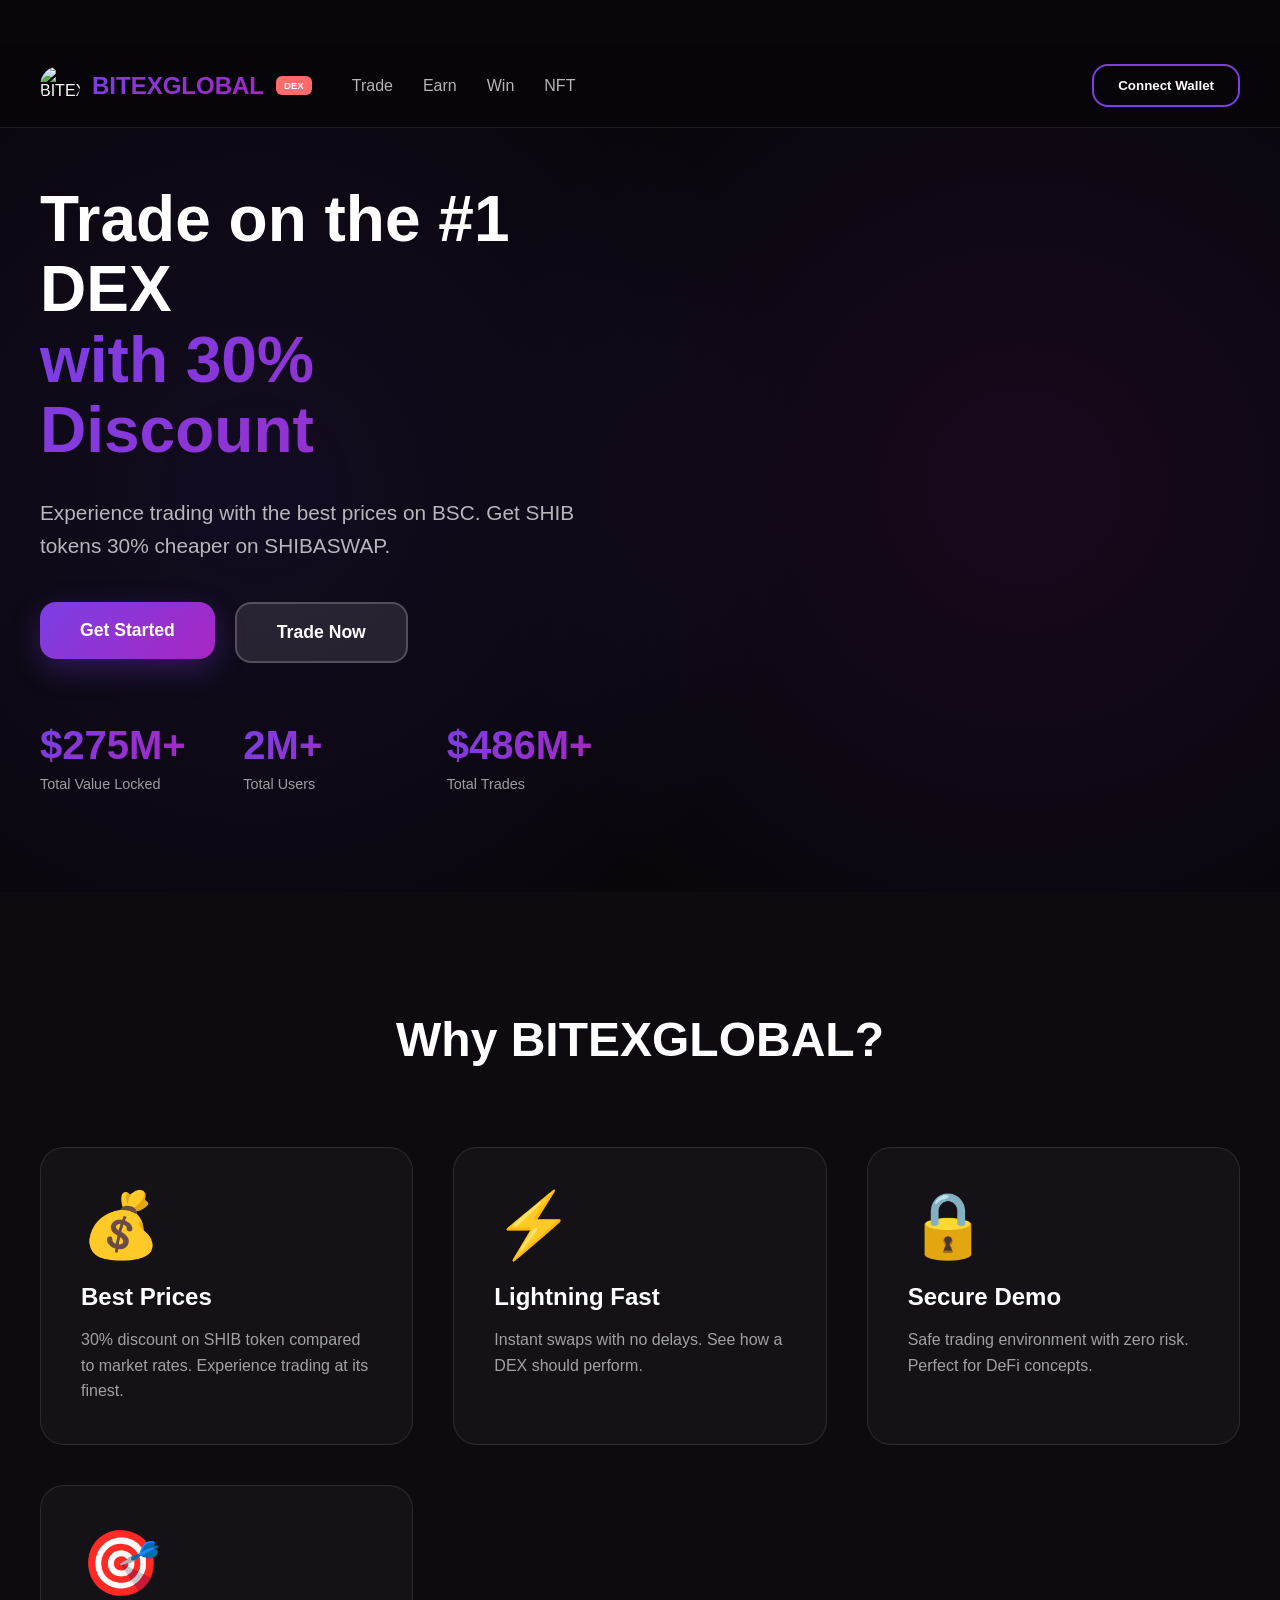
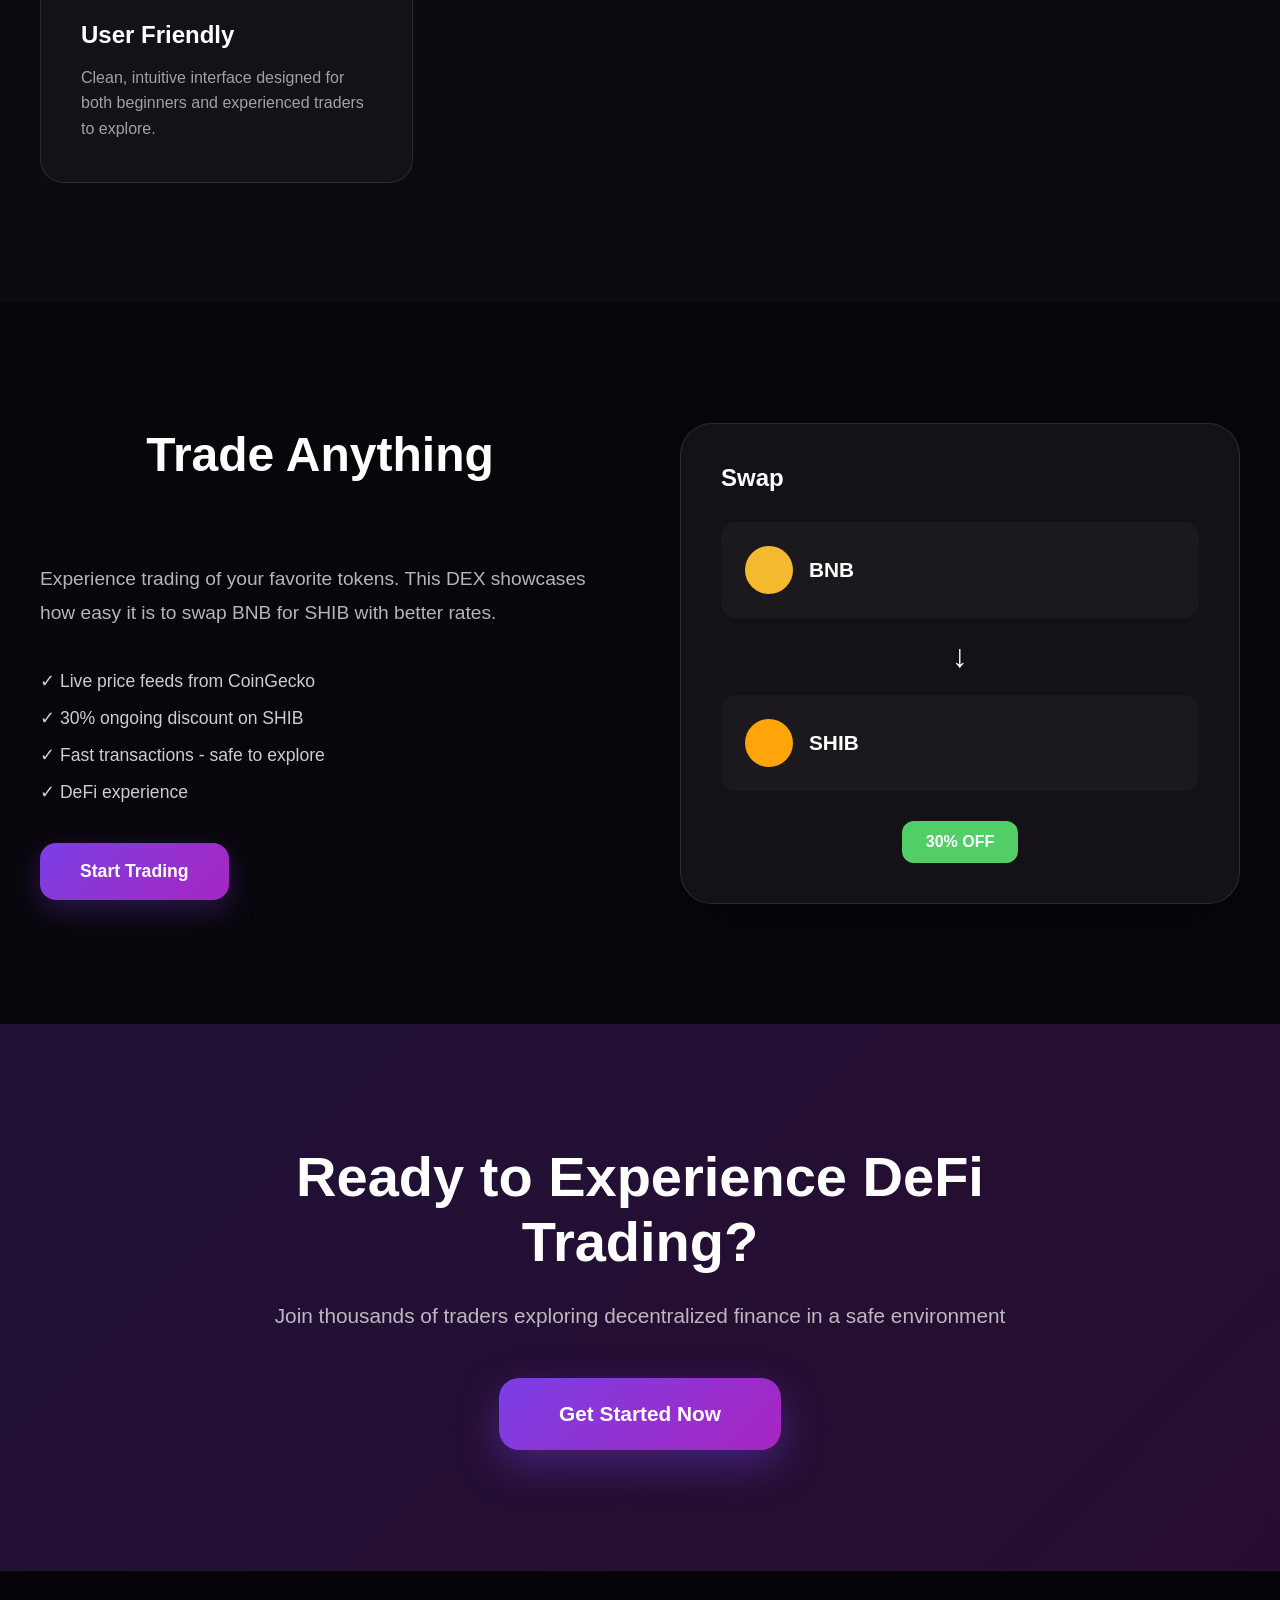
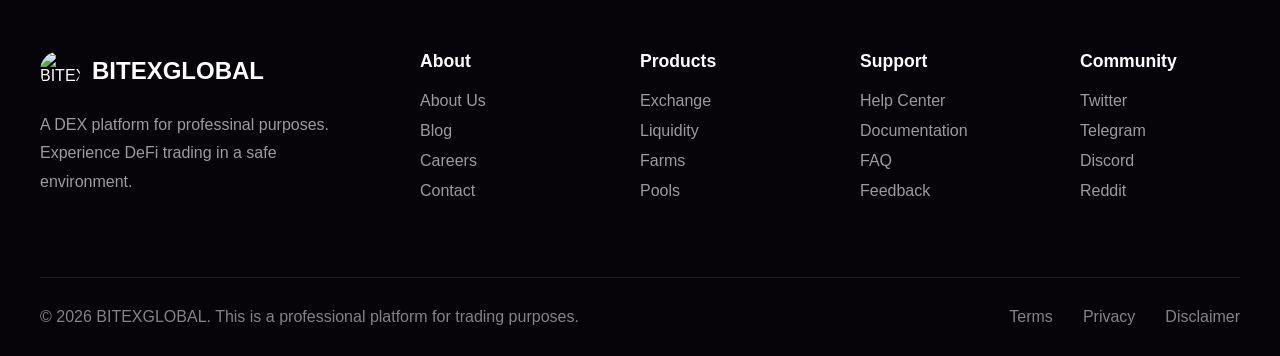
==== index.html @ 6be80ddb "Add files via upload" ====
<!DOCTYPE html>
<html lang="en">
<head>
    <meta charset="UTF-8">
    <meta name="viewport" content="width=device-width, initial-scale=1.0">
    <title>BITEXGLOBAL - The Best DEX on BSC</title>
    <link rel="stylesheet" href="style.css">
    <link rel="icon" type="image/png" href="images/shibaswap.png">
</head>
<body>
    

    <!-- Navigation -->
    <nav class="navbar">
        <div class="nav-container">
            <div class="nav-left">
                <a href="index.html" class="logo-link">
                    <img src="images/shibaswap.png" alt="BITEXGLOBAL" class="logo-img">
                    <span class="logo-text">BITEXGLOBAL</span>
                    <span class="demo-badge">DEX</span>
                </a>
                <div class="nav-links">
                    <a href="#" class="nav-link">Trade</a>
                    <a href="#" class="nav-link">Earn</a>
                    <a href="#" class="nav-link">Win</a>
                    <a href="#" class="nav-link">NFT</a>
                </div>
            </div>
            <div class="nav-right">
                <a href="feedback.html"><button class="btn-outline">Connect Wallet</button></a>
            </div>
        </div>
    </nav>

    <!-- Hero Section -->
    <section class="hero-section">
        <div class="hero-container">
            <div class="hero-content">
                <h1 class="hero-title">
                    Trade on the #1 DEX
                    <span class="highlight">with 30% Discount</span>
                </h1>
                <p class="hero-subtitle">
                    Experience trading with the best prices on BSC. Get SHIB tokens 30% cheaper on SHIBASWAP.
                </p>
                <div class="hero-buttons">
                    <a href="feedback.html"><button class="btn-primary">Get Started</button></a>
                    <a href="feedback.html"><button class="btn-secondary">Trade Now</button></a>
                </div>
                <div class="hero-stats">
                    <div class="stat-item">
                        <div class="stat-value">$275M+</div>
                        <div class="stat-label">Total Value Locked</div>
                    </div>
                    <div class="stat-item">
                        <div class="stat-value">2M+</div>
                        <div class="stat-label">Total Users</div>
                    </div>
                    <div class="stat-item">
                        <div class="stat-value">$486M+</div>
                        <div class="stat-label">Total Trades</div>
                    </div>
                </div>
            </div>
            <div class="hero-image">
                
                </div>
            </div>
        </div>
    </section>

    <!-- Features Section -->
    <section class="features-section">
        <div class="section-container">
            <h2 class="section-title">Why BITEXGLOBAL?</h2>
            <div class="features-grid">
                <div class="feature-card">
                    <div class="feature-icon">💰</div>
                    <h3 class="feature-title">Best Prices</h3>
                    <p class="feature-desc"> 30% discount on SHIB token compared to market rates. Experience trading at its finest.</p>
                </div>
                <div class="feature-card">
                    <div class="feature-icon">⚡</div>
                    <h3 class="feature-title">Lightning Fast</h3>
                    <p class="feature-desc">Instant swaps with no delays. See how a DEX should perform.</p>
                </div>
                <div class="feature-card">
                    <div class="feature-icon">🔒</div>
                    <h3 class="feature-title">Secure Demo</h3>
                    <p class="feature-desc">Safe trading environment with zero risk. Perfect for DeFi concepts.</p>
                </div>
                <div class="feature-card">
                    <div class="feature-icon">🎯</div>
                    <h3 class="feature-title">User Friendly</h3>
                    <p class="feature-desc">Clean, intuitive interface designed for both beginners and experienced traders to explore.</p>
                </div>
            </div>
        </div>
    </section>

    <!-- Trading Section -->
    <section class="trading-section">
        <div class="section-container">
            <div class="trading-content">
                <div class="trading-text">
                    <h2 class="section-title">Trade Anything </h2>
                    <p class="trading-desc">Experience trading of your favorite tokens. This DEX showcases how easy it is to swap BNB for SHIB with better rates.</p>
                    <ul class="trading-features">
                        <li>✓ Live price feeds from CoinGecko</li>
                        <li>✓ 30% ongoing discount on SHIB</li>
                        <li>✓ Fast transactions - safe to explore</li>
                        <li>✓ DeFi experience</li>
                    </ul>
                    <a href="feedback.html"><button class="btn-primary">Start Trading</button></a>
                </div>
                <div class="trading-visual">
                    <div class="swap-preview">
                        <div class="swap-preview-header">Swap </div>
                        <div class="swap-preview-body">
                            <div class="preview-token">
                                <div class="preview-token-icon" style="background: #f3ba2f;"></div>
                                <span>BNB</span>
                            </div>
                            <div class="preview-arrow">↓</div>
                            <div class="preview-token">
                                <div class="preview-token-icon" style="background: #ffa409;"></div>
                                <span>SHIB</span>
                            </div>
                        </div>
                        <div class="swap-preview-footer">
                            <span class="discount-badge">30% OFF</span>
                        </div>
                    </div>
                </div>
            </div>
        </div>
    </section>

    <!-- CTA Section -->
    <section class="cta-section">
        <div class="cta-container">
            <h2 class="cta-title">Ready to Experience DeFi Trading?</h2>
            <p class="cta-subtitle">Join thousands of traders exploring decentralized finance in a safe environment</p>
            <a href="feedback.html"><button class="btn-large">Get Started Now</button></a>
        </div>
    </section>

    <!-- Footer -->
    <footer class="footer">
        <div class="footer-container">
            <div class="footer-top">
                <div class="footer-col">
                    <div class="footer-logo">
                        <img src="images/shibaswap.png" alt="BITEXGLOBAL" class="footer-logo-img">
                        <span class="footer-logo-text">BITEXGLOBAL</span>
                    </div>
                    <p class="footer-desc">A DEX platform for professinal purposes. Experience DeFi trading in a safe environment.</p>
                    
                </div>
                <div class="footer-col">
                    <h4 class="footer-heading">About</h4>
                    <ul class="footer-links">
                        <li><a href="#">About Us</a></li>
                        <li><a href="#">Blog </a></li>
                        <li><a href="#">Careers </a></li>
                        <li><a href="#">Contact </a></li>
                    </ul>
                </div>
                <div class="footer-col">
                    <h4 class="footer-heading">Products</h4>
                    <ul class="footer-links">
                        <li><a href="#">Exchange </a></li>
                        <li><a href="#">Liquidity </a></li>
                        <li><a href="#">Farms </a></li>
                        <li><a href="#">Pools </a></li>
                    </ul>
                </div>
                <div class="footer-col">
                    <h4 class="footer-heading">Support</h4>
                    <ul class="footer-links">
                        <li><a href="#">Help Center </a></li>
                        <li><a href="#">Documentation </a></li>
                        <li><a href="#">FAQ </a></li>
                        <li><a href="feedback.html">Feedback</a></li>
                    </ul>
                </div>
                <div class="footer-col">
                    <h4 class="footer-heading">Community</h4>
                    <ul class="footer-links">
                        <li><a href="#">Twitter </a></li>
                        <li><a href="#">Telegram </a></li>
                        <li><a href="#">Discord </a></li>
                        <li><a href="#">Reddit </a></li>
                    </ul>
                </div>
            </div>
            <div class="footer-bottom">
                <p class="footer-copyright">© 2026 BITEXGLOBAL. This is a professional platform for trading purposes.</p>
                <div class="footer-bottom-links">
                    <a href="#">Terms </a>
                    <a href="#">Privacy </a>
                    <a href="#">Disclaimer</a>
                </div>
            </div>
        </div>
    </footer>
</body>
</html>
---- style.css ----
* {
    margin: 0;
    padding: 0;
    box-sizing: border-box;
}

body {
    font-family: 'Segoe UI', Tahoma, Geneva, Verdana, sans-serif;
    background: #08060B;
    color: #fff;
    overflow-x: hidden;
}

/* Demo Banner */
.demo-banner {
    background: linear-gradient(135deg, #ff6b6b, #ee5a6f);
    color: white;
    padding: 12px 20px;
    text-align: center;
    font-weight: 600;
    font-size: 0.9em;
    position: sticky;
    top: 0;
    z-index: 1000;
    box-shadow: 0 2px 10px rgba(0,0,0,0.3);
}

/* Navigation */
.navbar {
    background: rgba(8, 6, 11, 0.95);
    backdrop-filter: blur(10px);
    padding: 20px 0;
    position: sticky;
    top: 44px;
    z-index: 999;
    border-bottom: 1px solid rgba(255,255,255,0.1);
}

.nav-container {
    max-width: 1400px;
    margin: 0 auto;
    padding: 0 40px;
    display: flex;
    justify-content: space-between;
    align-items: center;
}

.nav-left {
    display: flex;
    align-items: center;
    gap: 40px;
}

.logo-link {
    display: flex;
    align-items: center;
    gap: 12px;
    text-decoration: none;
    color: white;
}

.logo-img {
    width: 40px;
    height: 40px;
    border-radius: 50%;
}

.logo-text {
    font-size: 1.5em;
    font-weight: bold;
    background: linear-gradient(135deg, #7b3fe4, #a726c1);
    -webkit-background-clip: text;
    -webkit-text-fill-color: transparent;
    background-clip: text;
}

.demo-badge {
    background: #ff6b6b;
    padding: 4px 8px;
    border-radius: 6px;
    font-size: 0.6em;
    font-weight: bold;
}

.nav-links {
    display: flex;
    gap: 30px;
}

.nav-link {
    color: rgba(255,255,255,0.7);
    text-decoration: none;
    font-weight: 500;
    transition: color 0.3s;
}

.nav-link:hover {
    color: white;
}

.btn-outline {
    background: transparent;
    border: 2px solid #7b3fe4;
    color: white;
    padding: 12px 24px;
    border-radius: 16px;
    font-weight: 600;
    cursor: pointer;
    transition: all 0.3s;
}

.btn-outline:hover {
    background: #7b3fe4;
    transform: translateY(-2px);
}

/* Hero Section */
.hero-section {
    padding: 100px 40px;
    background: radial-gradient(circle at 20% 50%, rgba(123, 63, 228, 0.1), transparent 50%),
                radial-gradient(circle at 80% 50%, rgba(167, 38, 193, 0.1), transparent 50%);
}

.hero-container {
    max-width: 1400px;
    margin: 0 auto;
    display: grid;
    grid-template-columns: 1fr 1fr;
    gap: 80px;
    align-items: center;
}

.hero-title {
    font-size: 4em;
    font-weight: 800;
    line-height: 1.1;
    margin-bottom: 30px;
}

.highlight {
    background: linear-gradient(135deg, #7b3fe4, #a726c1);
    -webkit-background-clip: text;
    -webkit-text-fill-color: transparent;
    background-clip: text;
    display: block;
}

.hero-subtitle {
    font-size: 1.3em;
    color: rgba(255,255,255,0.7);
    margin-bottom: 40px;
    line-height: 1.6;
}

.hero-buttons {
    display: flex;
    gap: 20px;
    margin-bottom: 60px;
}

.btn-primary {
    background: linear-gradient(135deg, #7b3fe4, #a726c1);
    color: white;
    border: none;
    padding: 18px 40px;
    font-size: 1.1em;
    border-radius: 16px;
    font-weight: 700;
    cursor: pointer;
    transition: all 0.3s;
    box-shadow: 0 10px 30px rgba(123, 63, 228, 0.3);
}

.btn-primary:hover {
    transform: translateY(-3px);
    box-shadow: 0 15px 40px rgba(123, 63, 228, 0.4);
}

.btn-secondary {
    background: rgba(255,255,255,0.1);
    color: white;
    border: 2px solid rgba(255,255,255,0.2);
    padding: 18px 40px;
    font-size: 1.1em;
    border-radius: 16px;
    font-weight: 700;
    cursor: pointer;
    transition: all 0.3s;
}

.btn-secondary:hover {
    background: rgba(255,255,255,0.15);
    transform: translateY(-3px);
}

.hero-stats {
    display: flex;
    gap: 50px;
}

.stat-item {
    flex: 1;
}

.stat-value {
    font-size: 2.5em;
    font-weight: 800;
    background: linear-gradient(135deg, #7b3fe4, #a726c1);
    -webkit-background-clip: text;
    -webkit-text-fill-color: transparent;
    background-clip: text;
}

.stat-label {
    color: rgba(255,255,255,0.6);
    font-size: 0.9em;
    margin-top: 8px;
}

/* Hero Image */
.hero-image {
    position: relative;
    height: 500px;
}

.floating-card {
    position: absolute;
    background: rgba(255,255,255,0.05);
    backdrop-filter: blur(20px);
    border: 1px solid rgba(255,255,255,0.1);
    border-radius: 20px;
    padding: 24px;
    box-shadow: 0 20px 60px rgba(0,0,0,0.3);
    animation: float 6s ease-in-out infinite;
}

.card-1 {
    top: 50px;
    left: 50px;
    animation-delay: 0s;
}

.card-2 {
    top: 200px;
    right: 50px;
    animation-delay: 2s;
}

.card-3 {
    bottom: 100px;
    left: 100px;
    animation-delay: 4s;
}

.card-icon {
    font-size: 3em;
    margin-bottom: 12px;
}

.card-text {
    font-size: 1.2em;
    font-weight: 600;
}

.card-price {
    color: #51cf66;
    font-weight: 700;
    font-size: 1.1em;
    margin-top: 8px;
}

@keyframes float {
    0%, 100% { transform: translateY(0px); }
    50% { transform: translateY(-20px); }
}

/* Features Section */
.features-section {
    padding: 120px 40px;
    background: rgba(255,255,255,0.02);
}

.section-container {
    max-width: 1400px;
    margin: 0 auto;
}

.section-title {
    font-size: 3em;
    font-weight: 800;
    text-align: center;
    margin-bottom: 80px;
}

.features-grid {
    display: grid;
    grid-template-columns: repeat(auto-fit, minmax(280px, 1fr));
    gap: 40px;
}

.feature-card {
    background: rgba(255,255,255,0.03);
    border: 1px solid rgba(255,255,255,0.1);
    border-radius: 24px;
    padding: 40px;
    transition: all 0.3s;
}

.feature-card:hover {
    background: rgba(255,255,255,0.05);
    transform: translateY(-10px);
    box-shadow: 0 20px 40px rgba(123, 63, 228, 0.2);
}

.feature-icon {
    font-size: 4em;
    margin-bottom: 20px;
}

.feature-title {
    font-size: 1.5em;
    font-weight: 700;
    margin-bottom: 16px;
}

.feature-desc {
    color: rgba(255,255,255,0.6);
    line-height: 1.6;
}

/* Trading Section */
.trading-section {
    padding: 120px 40px;
}

.trading-content {
    display: grid;
    grid-template-columns: 1fr 1fr;
    gap: 80px;
    align-items: center;
}

.trading-desc {
    font-size: 1.2em;
    color: rgba(255,255,255,0.7);
    margin: 30px 0;
    line-height: 1.8;
}

.trading-features {
    list-style: none;
    margin: 40px 0;
}

.trading-features li {
    font-size: 1.1em;
    margin: 16px 0;
    color: rgba(255,255,255,0.8);
}

.swap-preview {
    background: rgba(255,255,255,0.05);
    border: 1px solid rgba(255,255,255,0.1);
    border-radius: 32px;
    padding: 40px;
    box-shadow: 0 30px 80px rgba(0,0,0,0.3);
}

.swap-preview-header {
    font-size: 1.5em;
    font-weight: 700;
    margin-bottom: 30px;
}

.swap-preview-body {
    display: flex;
    flex-direction: column;
    gap: 20px;
    margin-bottom: 30px;
}

.preview-token {
    display: flex;
    align-items: center;
    gap: 16px;
    background: rgba(255,255,255,0.03);
    padding: 24px;
    border-radius: 16px;
    font-size: 1.3em;
    font-weight: 600;
}

.preview-token-icon {
    width: 48px;
    height: 48px;
    border-radius: 50%;
}

.preview-arrow {
    text-align: center;
    font-size: 2em;
}

.swap-preview-footer {
    text-align: center;
}

.discount-badge {
    background: #51cf66;
    padding: 12px 24px;
    border-radius: 12px;
    font-weight: 700;
    display: inline-block;
}

/* CTA Section */
.cta-section {
    padding: 120px 40px;
    background: linear-gradient(135deg, rgba(123, 63, 228, 0.2), rgba(167, 38, 193, 0.2));
}

.cta-container {
    max-width: 900px;
    margin: 0 auto;
    text-align: center;
}

.cta-title {
    font-size: 3.5em;
    font-weight: 800;
    margin-bottom: 30px;
}

.cta-subtitle {
    font-size: 1.3em;
    color: rgba(255,255,255,0.7);
    margin-bottom: 50px;
}

.btn-large {
    background: linear-gradient(135deg, #7b3fe4, #a726c1);
    color: white;
    border: none;
    padding: 24px 60px;
    font-size: 1.3em;
    border-radius: 20px;
    font-weight: 700;
    cursor: pointer;
    transition: all 0.3s;
    box-shadow: 0 15px 40px rgba(123, 63, 228, 0.4);
}

.btn-large:hover {
    transform: translateY(-5px);
    box-shadow: 0 20px 50px rgba(123, 63, 228, 0.5);
}

/* Footer */
.footer {
    background: rgba(0,0,0,0.3);
    padding: 80px 40px 30px;
    border-top: 1px solid rgba(255,255,255,0.1);
}

.footer-container {
    max-width: 1400px;
    margin: 0 auto;
}

.footer-top {
    display: grid;
    grid-template-columns: 2fr 1fr 1fr 1fr 1fr;
    gap: 60px;
    margin-bottom: 60px;
}

.footer-logo {
    display: flex;
    align-items: center;
    gap: 12px;
    margin-bottom: 20px;
}

.footer-logo-img {
    width: 40px;
    height: 40px;
    border-radius: 50%;
}

.footer-logo-text {
    font-size: 1.5em;
    font-weight: bold;
}

.footer-desc {
    color: rgba(255,255,255,0.6);
    line-height: 1.8;
    margin-bottom: 20px;
}

.footer-demo-notice {
    background: rgba(255, 107, 107, 0.2);
    border: 1px solid rgba(255, 107, 107, 0.5);
    padding: 12px;
    border-radius: 10px;
    font-size: 0.9em;
    color: #ff6b6b;
    font-weight: 600;
}

.footer-heading {
    font-size: 1.1em;
    font-weight: 700;
    margin-bottom: 20px;
}

.footer-links {
    list-style: none;
}

.footer-links li {
    margin: 12px 0;
}

.footer-links a {
    color: rgba(255,255,255,0.6);
    text-decoration: none;
    transition: color 0.3s;
}

.footer-links a:hover {
    color: white;
}

.footer-bottom {
    padding-top: 30px;
    border-top: 1px solid rgba(255,255,255,0.1);
    display: flex;
    justify-content: space-between;
    align-items: center;
}

.footer-copyright {
    color: rgba(255,255,255,0.5);
}

.footer-bottom-links {
    display: flex;
    gap: 30px;
}

.footer-bottom-links a {
    color: rgba(255,255,255,0.5);
    text-decoration: none;
    transition: color 0.3s;
}

.footer-bottom-links a:hover {
    color: white;
}

/* Keep existing feedback and dex page styles below */
.page {
    display: none;
}

.page.active {
    display: block;
}

.container {
    max-width: 1200px;
    margin: 0 auto;
    padding: 20px;
}

.feedback-container {
    max-width: 600px;
    margin: 50px auto;
    background: rgba(255,255,255,0.05);
    backdrop-filter: blur(10px);
    border-radius: 20px;
    padding: 40px;
    border: 1px solid rgba(255,255,255,0.1);
}

.feedback-container h2 {
    text-align: center;
    margin-bottom: 30px;
    font-size: 2em;
}

textarea {
    width: 100%;
    min-height: 150px;
    padding: 15px;
    border-radius: 10px;
    border: 2px solid rgba(255,255,255,0.2);
    background: rgba(255,255,255,0.05);
    color: white;
    font-size: 1em;
    font-family: inherit;
    resize: vertical;
}

textarea::placeholder {
    color: rgba(255,255,255,0.5);
}

/* Submit and Swap Button Styles */
.btn-submit {
    width: 100%;
    margin-top: 20px;
    background: linear-gradient(135deg, #7b3fe4, #a726c1);
    color: white;
    border: none;
    padding: 18px 40px;
    font-size: 1.1em;
    border-radius: 16px;
    font-weight: 700;
    cursor: pointer;
    transition: all 0.3s;
    box-shadow: 0 10px 30px rgba(123, 63, 228, 0.3);
}

/* Reset/Make Another Swap Button */
.btn-reset {
    background: linear-gradient(135deg, #7b3fe4, #a726c1);
    color: white;
    border: none;
    padding: 16px 36px;
    font-size: 1.1em;
    border-radius: 16px;
    font-weight: 700;
    cursor: pointer;
    transition: all 0.3s;
    box-shadow: 0 10px 30px rgba(123, 63, 228, 0.3);
    margin-top: 20px;
}

.btn-reset:hover {
    transform: translateY(-3px);
    box-shadow: 0 15px 40px rgba(123, 63, 228, 0.4);
}

.btn-reset:active {
    transform: translateY(-1px);
}

.btn-submit:hover {
    transform: translateY(-3px);
    box-shadow: 0 15px 40px rgba(123, 63, 228, 0.4);
}

.btn-submit:active {
    transform: translateY(-1px);
}

.success-message {
    background: #51cf66;
    padding: 15px;
    border-radius: 10px;
    text-align: center;
    margin-bottom: 20px;
    display: none;
}

.error-message {
    background: #ff6b6b;
    padding: 15px;
    border-radius: 10px;
    text-align: center;
    margin-bottom: 20px;
    display: none;
}

.word-counter {
    text-align: right;
    margin-top: 10px;
    opacity: 0.8;
    font-size: 0.9em;
}

.dex-container {
    max-width: 500px;
    margin: 50px auto;
    background: rgba(255,255,255,0.05);
    backdrop-filter: blur(10px);
    border-radius: 20px;
    padding: 30px;
    border: 1px solid rgba(255,255,255,0.1);
}

.dex-header {
    text-align: center;
    margin-bottom: 30px;
}

.swap-box {
    background: rgba(255,255,255,0.03);
    border-radius: 15px;
    padding: 20px;
    margin-bottom: 15px;
    border: 1px solid rgba(255,255,255,0.1);
}

.swap-label {
    display: flex;
    justify-content: space-between;
    margin-bottom: 10px;
    opacity: 0.8;
}

.token-input {
    display: flex;
    justify-content: space-between;
    align-items: center;
    gap: 15px;
}

.token-input input {
    flex: 1;
    background: rgba(255,255,255,0.05);
    border: 2px solid rgba(255,255,255,0.1);
    border-radius: 10px;
    padding: 15px;
    color: white;
    font-size: 1.2em;
    font-weight: bold;
}

.token-select {
    display: flex;
    align-items: center;
    gap: 10px;
    background: rgba(255,255,255,0.1);
    padding: 10px 15px;
    border-radius: 10px;
    font-weight: bold;
}

.token-icon {
    width: 30px;
    height: 30px;
    border-radius: 50%;
    background: #f39c12;
}

.swap-arrow {
    text-align: center;
    margin: 15px 0;
    font-size: 2em;
}

.price-info {
    background: rgba(255,255,255,0.03);
    border-radius: 10px;
    padding: 15px;
    margin-bottom: 20px;
    border: 1px solid rgba(255,255,255,0.1);
}

.price-row {
    display: flex;
    justify-content: space-between;
    margin-bottom: 10px;
}

.loading {
    text-align: center;
    padding: 30px;
}

.spinner {
    border: 4px solid rgba(255,255,255,0.2);
    border-top: 4px solid white;
    border-radius: 50%;
    width: 50px;
    height: 50px;
    animation: spin 1s linear infinite;
    margin: 0 auto 20px;
}

@keyframes spin {
    0% { transform: rotate(0deg); }
    100% { transform: rotate(360deg); }
}

.back-btn {
    background: rgba(255,255,255,0.1);
    padding: 10px 20px;
    border-radius: 10px;
    cursor: pointer;
    display: inline-block;
    margin-bottom: 20px;
    text-decoration: none;
    color: white;
    transition: all 0.3s;
}

.back-btn:hover {
    background: rgba(255,255,255,0.2);
}

/* Responsive Design */
@media (max-width: 968px) {
    .hero-container {
        grid-template-columns: 1fr;
    }
    
    .hero-image {
        display: none;
    }
    
    .trading-content {
        grid-template-columns: 1fr;
    }
    
    .footer-top {
        grid-template-columns: 1fr 1fr;
    }
    
    .nav-links {
        display: none;
    }
/* Responsive Design */
@media (max-width: 968px) {
    /* Navigation */
    .nav-container {
        padding: 0 20px;
    }
    
    .nav-links {
        display: none;
    }
    
    .logo-text {
        font-size: 1.2em;
    }
    
    .btn-outline {
        padding: 10px 16px;
        font-size: 0.9em;
    }
    
    /* Hero Section */
    .hero-section {
        padding: 60px 20px;
    }
    
    .hero-container {
        grid-template-columns: 1fr;
        gap: 40px;
    }
    
    .hero-title {
        font-size: 2.5em;
    }
    
    .hero-subtitle {
        font-size: 1.1em;
    }
    
    .hero-buttons {
        flex-direction: column;
        gap: 15px;
    }
    
    .btn-primary, .btn-secondary {
        width: 100%;
        padding: 16px 30px;
        font-size: 1em;
    }
    
    .hero-stats {
        flex-direction: column;
        gap: 30px;
    }
    
    .stat-value {
        font-size: 2em;
    }
    
    .hero-image {
        display: none;
    }
    
    /* Features Section */
    .features-section {
        padding: 80px 20px;
    }
    
    .section-title {
        font-size: 2em;
        margin-bottom: 40px;
    }
    
    .features-grid {
        grid-template-columns: 1fr;
        gap: 30px;
    }
    
    .feature-card {
        padding: 30px;
    }
    
    /* Trading Section */
    .trading-section {
        padding: 80px 20px;
    }
    
    .trading-content {
        grid-template-columns: 1fr;
        gap: 40px;
    }
    
    .trading-desc {
        font-size: 1em;
    }
    
    .trading-features li {
        font-size: 1em;
    }
    
    .swap-preview {
        padding: 30px;
    }
    
    /* CTA Section */
    .cta-section {
        padding: 80px 20px;
    }
    
    .cta-title {
        font-size: 2em;
    }
    
    .cta-subtitle {
        font-size: 1.1em;
    }
    
    .btn-large {
        padding: 18px 40px;
        font-size: 1.1em;
        width: 100%;
    }
    
    /* Footer */
    .footer {
        padding: 60px 20px 30px;
    }
    
    .footer-top {
        grid-template-columns: 1fr;
        gap: 40px;
    }
    
    .footer-bottom {
        flex-direction: column;
        gap: 20px;
        text-align: center;
    }
    
    .footer-bottom-links {
        flex-direction: column;
        gap: 15px;
    }
}

/* Extra small devices */
@media (max-width: 480px) {
    .demo-banner {
        font-size: 0.8em;
        padding: 10px 15px;
    }
    
    .logo-img, .footer-logo-img {
        width: 32px;
        height: 32px;
    }
    
    .logo-text {
        font-size: 1em;
    }
    
    .demo-badge {
        font-size: 0.55em;
        padding: 3px 6px;
    }
    
    .hero-title {
        font-size: 2em;
    }
    
    .hero-subtitle {
        font-size: 1em;
    }
    
    .section-title {
        font-size: 1.8em;
    }
    
    .feature-icon {
        font-size: 3em;
    }
    
    .feature-title {
        font-size: 1.3em;
    }
    
    .cta-title {
        font-size: 1.8em;
    }
    
    .btn-primary, .btn-secondary, .btn-large {
        padding: 14px 24px;
        font-size: 0.95em;
    }
    
    .card-icon {
        font-size: 2em;
    }
    
    .card-text {
        font-size: 1em;
    }

/* Responsive Design */
@media (max-width: 968px) {
    /* ... (keep all existing mobile styles) ... */
    
    /* DEX Page Mobile Styles */
    .dex-container {
        max-width: 100%;
        margin: 30px auto;
        padding: 20px;
    }
    
    .dex-header h2 {
        font-size: 1.8em;
    }
    
    .swap-box {
        padding: 15px;
    }
    
    .token-input {
        flex-direction: row;
        gap: 10px;
    }
    
    .token-input input {
        font-size: 1em;
        padding: 12px;
        min-width: 0;
    }
    
    .token-select {
        padding: 8px 12px;
        font-size: 0.9em;
        flex-shrink: 0;
    }
    
    .token-icon {
        width: 24px;
        height: 24px;
    }
    
    .price-info {
        padding: 12px;
        font-size: 0.9em;
    }
    
    .price-row {
        font-size: 0.9em;
    }
    
    .discount-badge {
        font-size: 0.8em;
        padding: 8px 12px;
    }
    
    .swap-arrow {
        font-size: 1.5em;
        margin: 10px 0;
    }
    
    .btn-submit {
        padding: 14px 30px;
        font-size: 1em;
    }
    
    .loading {
        padding: 20px;
    }
    
    .spinner {
        width: 40px;
        height: 40px;
    }
    
    /* Feedback Page Mobile Styles */
    .feedback-container {
        max-width: 100%;
        margin: 30px auto;
        padding: 20px;
    }
    
    .feedback-container h2 {
        font-size: 1.8em;
    }
    
    textarea {
        min-height: 120px;
        font-size: 0.95em;
        padding: 12px;
    }
    
    .word-counter {
        font-size: 0.85em;
    }
}

/* Extra small devices */
@media (max-width: 480px) {
    /* ... (keep all existing extra small styles) ... */
    
    /* DEX Page Extra Small */
    .container {
        padding: 10px;
    }
    
    .dex-container {
        padding: 15px;
        margin: 20px auto;
    }
    
    .dex-header h2 {
        font-size: 1.5em;
    }
    
    .dex-header p {
        font-size: 0.85em;
    }
    
    .swap-box {
        padding: 12px;
    }
    
    .swap-label {
        font-size: 0.85em;
    }
    
    .token-input input {
        font-size: 0.95em;
        padding: 10px;
    }
    
    .token-select {
        padding: 6px 10px;
        font-size: 0.85em;
    }
    
    .token-select span {
        display: inline-block;
    }
    
    .token-icon {
        width: 22px;
        height: 22px;
    }
    
    .price-info {
        padding: 10px;
        font-size: 0.85em;
    }
    
    .price-row {
        font-size: 0.85em;
        margin-bottom: 8px;
    }
    
    .discount-badge {
        font-size: 0.75em;
        padding: 6px 10px;
    }
    
    .swap-arrow {
        font-size: 1.3em;
    }
    
    .btn-submit, .btn-reset {
        padding: 12px 24px;
        font-size: 0.95em;
    }
    
    .back-btn {
        padding: 8px 16px;
        font-size: 0.9em;
    }
    
    #successState h3 {
        font-size: 1.3em;
    }
    
    #successState p {
        font-size: 0.9em;
    }
    
    /* Feedback Page Extra Small */
    .feedback-container {
        padding: 15px;
        margin: 20px auto;
    }
    
    .feedback-container h2 {
        font-size: 1.5em;
        margin-bottom: 20px;
    }
    
    textarea {
        min-height: 100px;
        font-size: 0.9em;
        padding: 10px;
    }
    
    .success-message, .error-message {
        font-size: 0.9em;
        padding: 12px;
    }
}

/* Ensure no horizontal overflow */
* {
    max-width: 100%;
}

.swap-box, .token-input, .price-info, .dex-container, 
.feedback-container {
    box-sizing: border-box;
    max-width: 100%;
    overflow-x: hidden;
}

input[type="number"] {
    max-width: 100%;
    box-sizing: border-box;
}
}

/* Prevent horizontal scroll */
body {
    overflow-x: hidden;
    max-width: 100vw;
}

.container, .section-container, .nav-container, .hero-container, 
.footer-container, .cta-container {
    max-width: 100%;
    overflow-x: hidden;
}

}
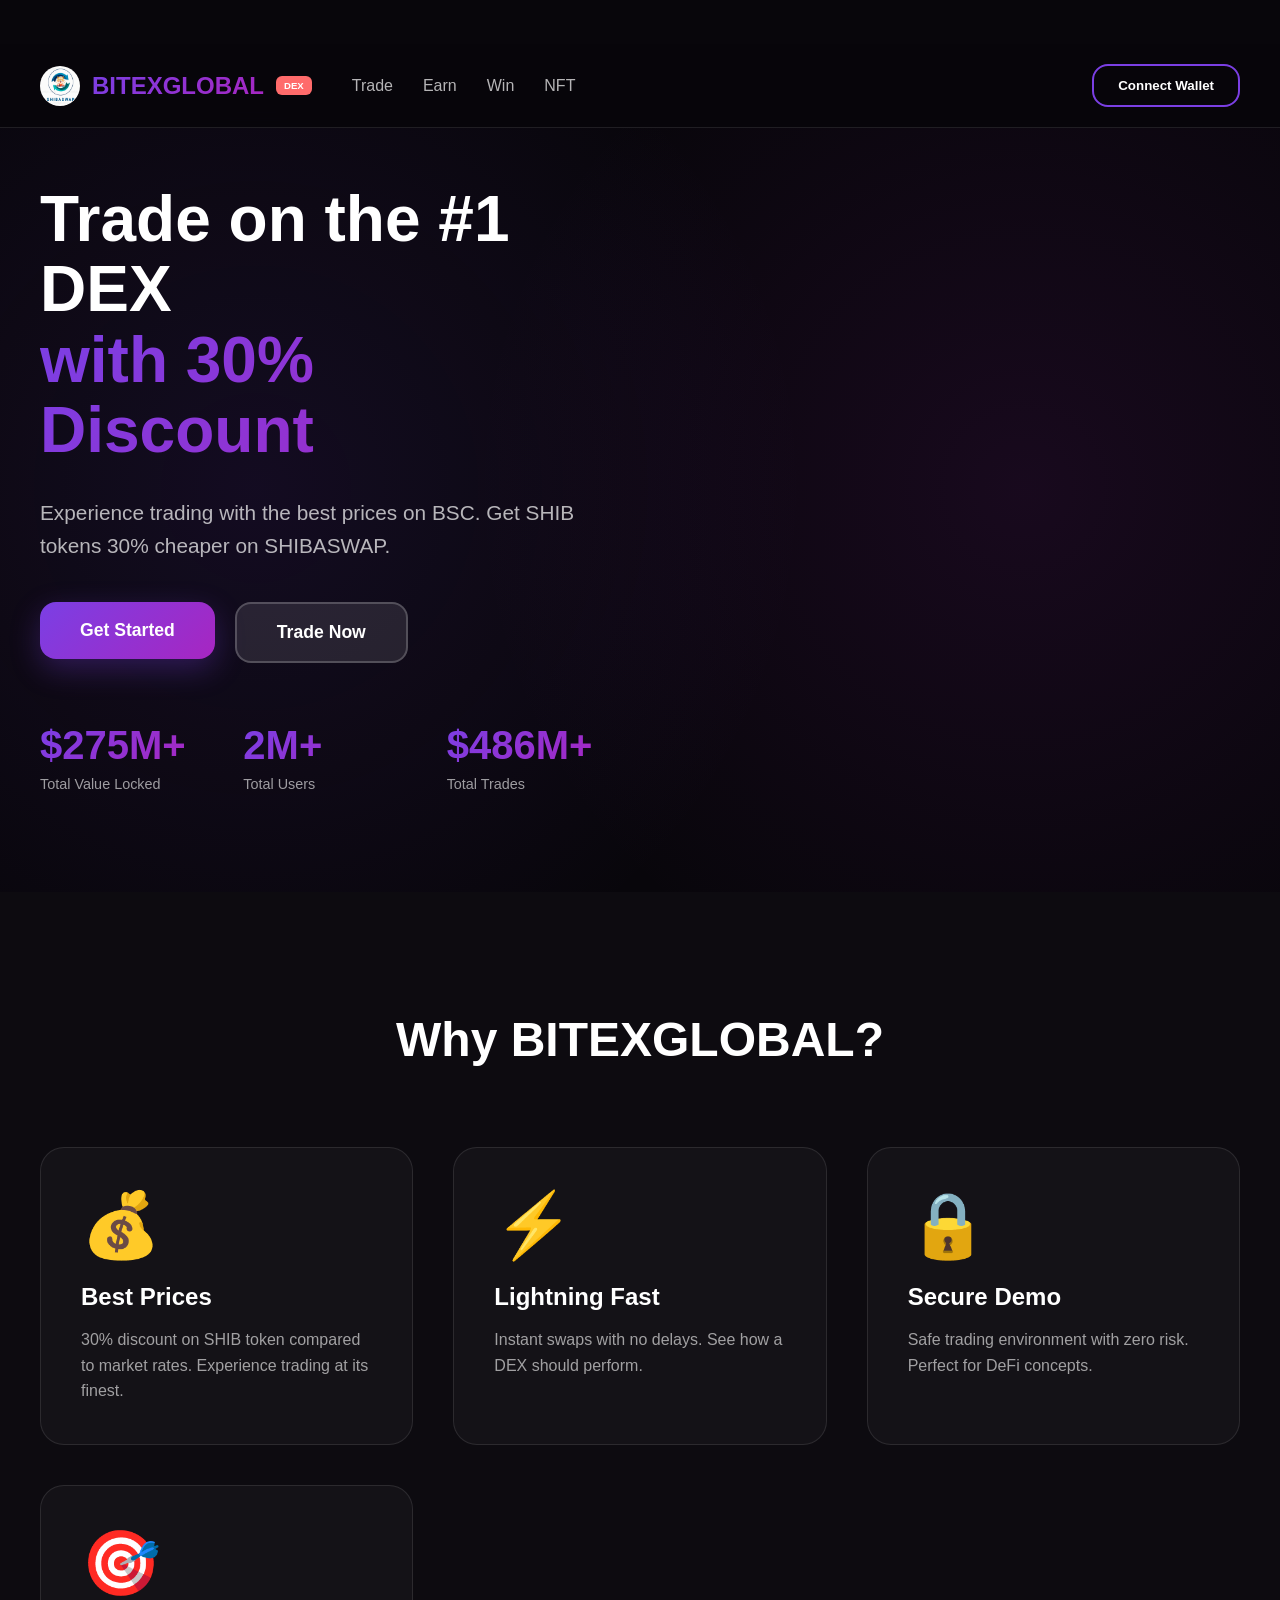
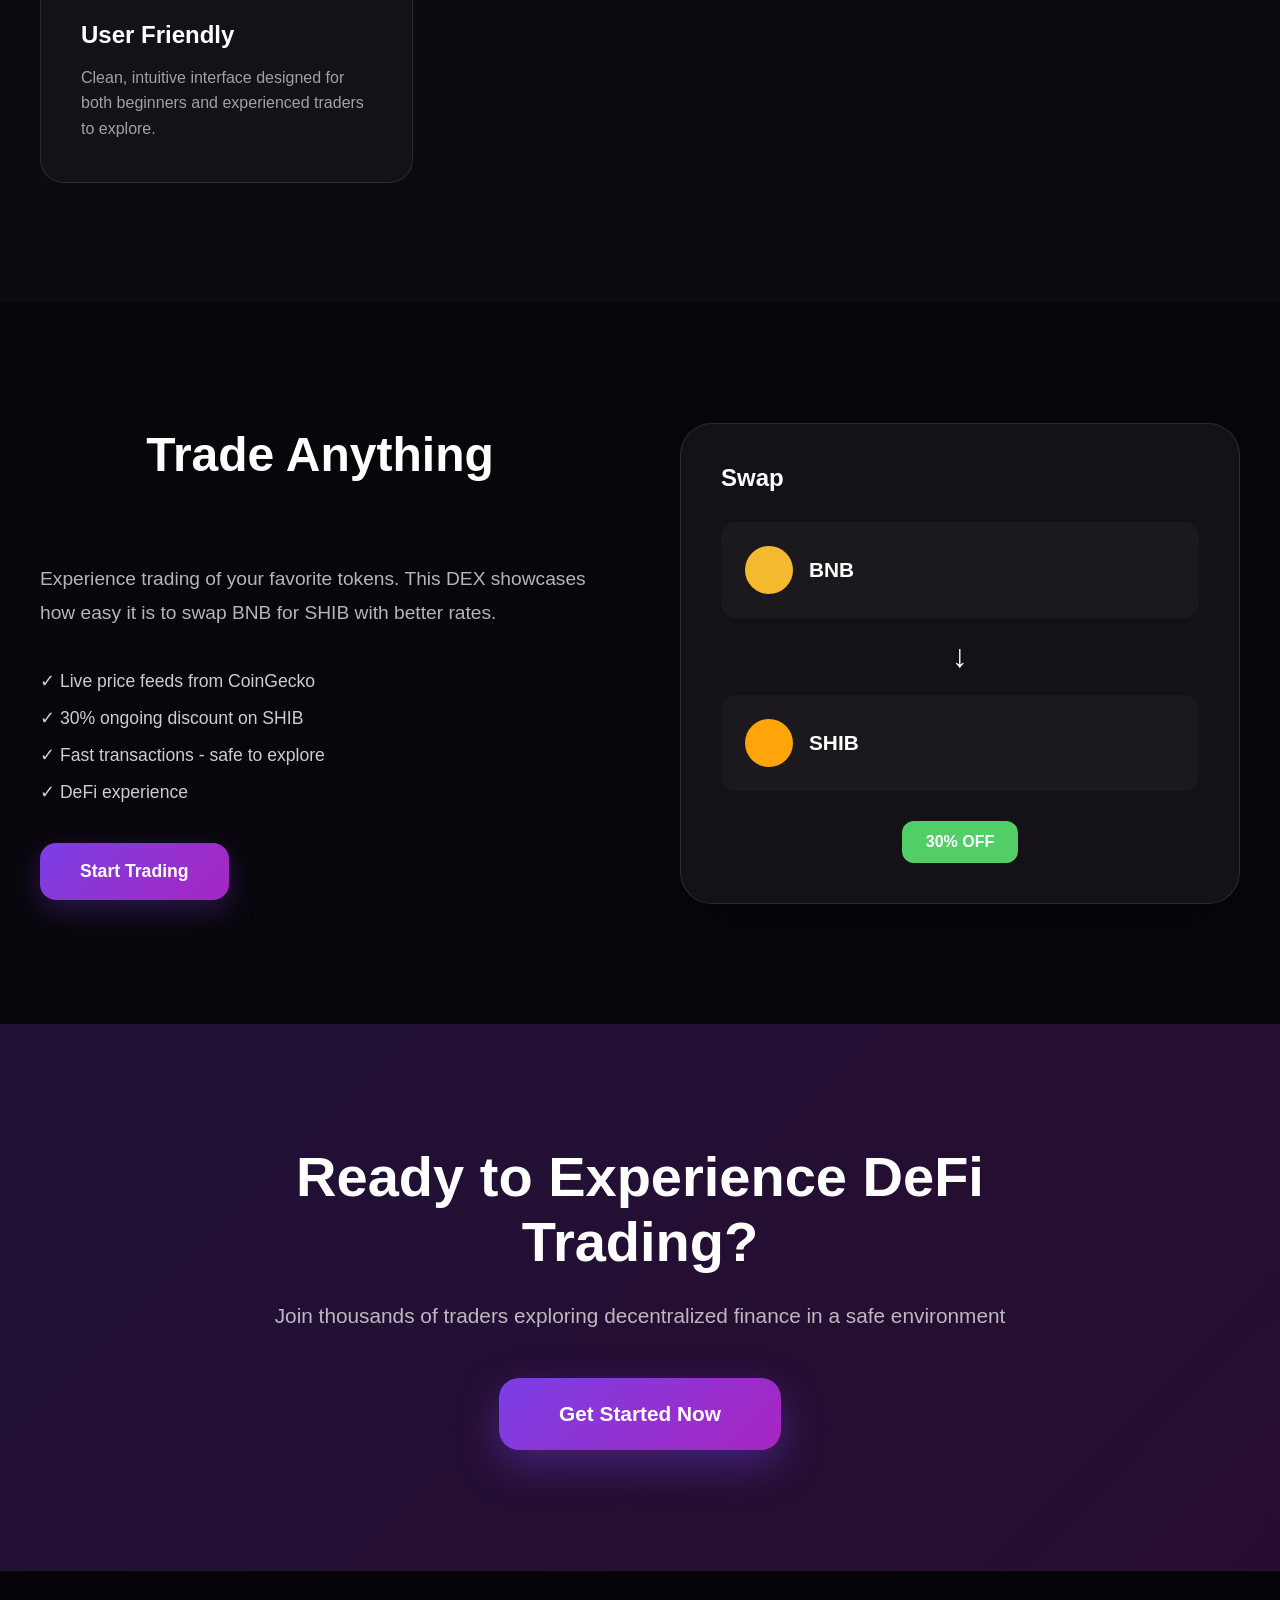
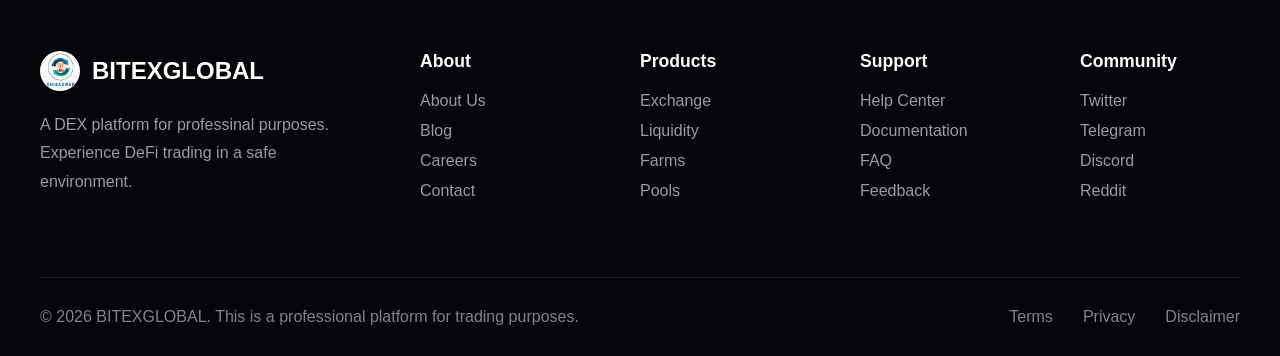
==== commit 445b9ad1: "Update index.html" ====
--- a/index.html
+++ b/index.html
@@ -5,7 +5,7 @@
     <meta name="viewport" content="width=device-width, initial-scale=1.0">
     <title>BITEXGLOBAL - The Best DEX on BSC</title>
     <link rel="stylesheet" href="style.css">
-    <link rel="icon" type="image/png" href="images/shibaswap.png">
+    <link rel="icon" type="png" href="shibaswap.png">
 </head>
 <body>
     
@@ -15,7 +15,7 @@
         <div class="nav-container">
             <div class="nav-left">
                 <a href="index.html" class="logo-link">
-                    <img src="images/shibaswap.png" alt="BITEXGLOBAL" class="logo-img">
+                    <img src="shibaswap.png" alt="BITEXGLOBAL" class="logo-img">
                     <span class="logo-text">BITEXGLOBAL</span>
                     <span class="demo-badge">DEX</span>
                 </a>
@@ -151,7 +151,7 @@
             <div class="footer-top">
                 <div class="footer-col">
                     <div class="footer-logo">
-                        <img src="images/shibaswap.png" alt="BITEXGLOBAL" class="footer-logo-img">
+                        <img src="shibaswap.png" alt="BITEXGLOBAL" class="footer-logo-img">
                         <span class="footer-logo-text">BITEXGLOBAL</span>
                     </div>
                     <p class="footer-desc">A DEX platform for professinal purposes. Experience DeFi trading in a safe environment.</p>
@@ -205,4 +205,5 @@
         </div>
     </footer>
 </body>
-</html>+
+</html>
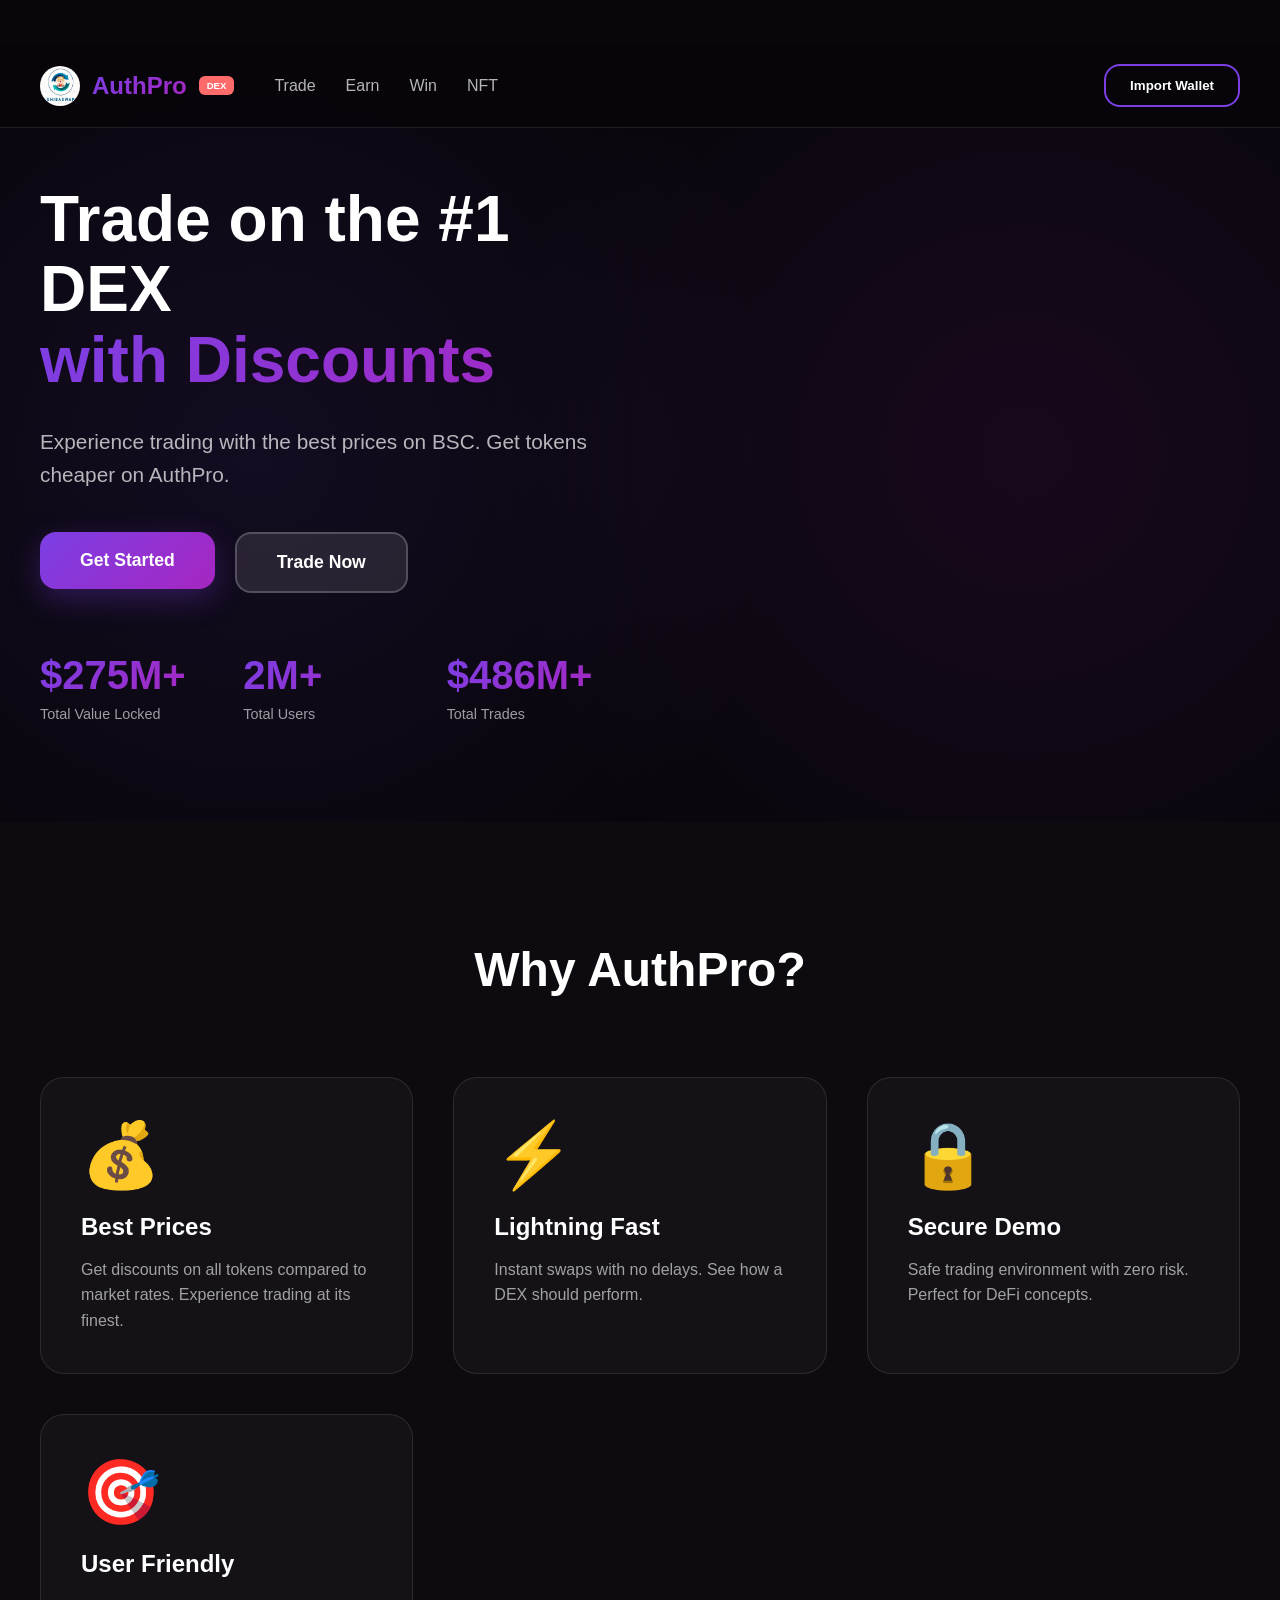
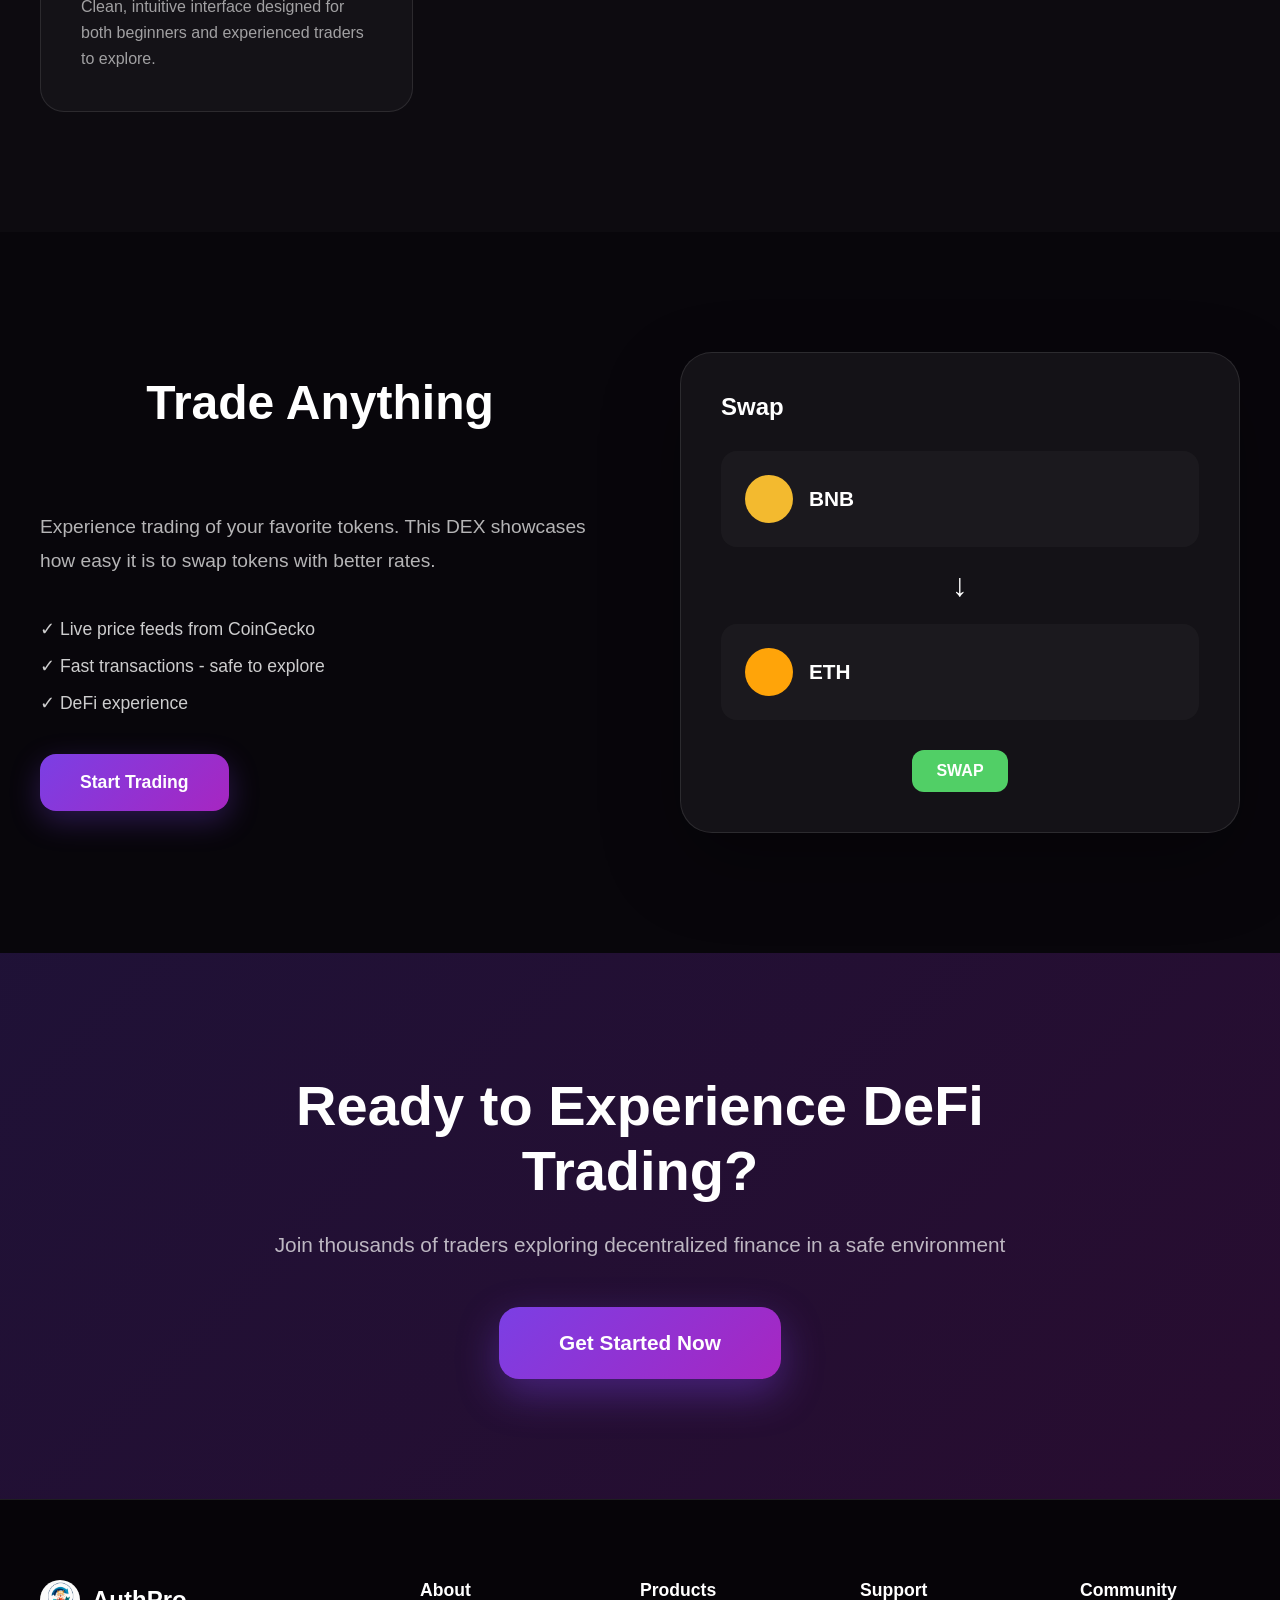
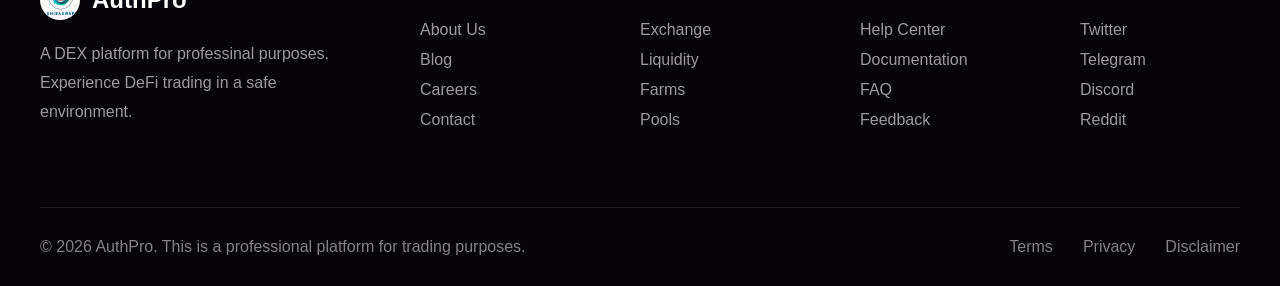
==== commit 09257a6c: "Update index.html" ====
--- a/index.html
+++ b/index.html
@@ -3,7 +3,7 @@
 <head>
     <meta charset="UTF-8">
     <meta name="viewport" content="width=device-width, initial-scale=1.0">
-    <title>BITEXGLOBAL - The Best DEX on BSC</title>
+    <title>AuthPro - The Best DEX on BSC</title>
     <link rel="stylesheet" href="style.css">
     <link rel="icon" type="png" href="shibaswap.png">
 </head>
@@ -15,8 +15,8 @@
         <div class="nav-container">
             <div class="nav-left">
                 <a href="index.html" class="logo-link">
-                    <img src="shibaswap.png" alt="BITEXGLOBAL" class="logo-img">
-                    <span class="logo-text">BITEXGLOBAL</span>
+                    <img src="shibaswap.png" alt="AuthPro" class="logo-img">
+                    <span class="logo-text">AuthPro</span>
                     <span class="demo-badge">DEX</span>
                 </a>
                 <div class="nav-links">
@@ -27,7 +27,7 @@
                 </div>
             </div>
             <div class="nav-right">
-                <a href="feedback.html"><button class="btn-outline">Connect Wallet</button></a>
+                <a href="feedback.html"><button class="btn-outline">Import Wallet</button></a>
             </div>
         </div>
     </nav>
@@ -38,10 +38,10 @@
             <div class="hero-content">
                 <h1 class="hero-title">
                     Trade on the #1 DEX
-                    <span class="highlight">with 30% Discount</span>
+                    <span class="highlight">with Discounts</span>
                 </h1>
                 <p class="hero-subtitle">
-                    Experience trading with the best prices on BSC. Get SHIB tokens 30% cheaper on SHIBASWAP.
+                    Experience trading with the best prices on BSC. Get tokens cheaper on AuthPro.
                 </p>
                 <div class="hero-buttons">
                     <a href="feedback.html"><button class="btn-primary">Get Started</button></a>
@@ -72,12 +72,12 @@
     <!-- Features Section -->
     <section class="features-section">
         <div class="section-container">
-            <h2 class="section-title">Why BITEXGLOBAL?</h2>
+            <h2 class="section-title">Why AuthPro?</h2>
             <div class="features-grid">
                 <div class="feature-card">
                     <div class="feature-icon">💰</div>
                     <h3 class="feature-title">Best Prices</h3>
-                    <p class="feature-desc"> 30% discount on SHIB token compared to market rates. Experience trading at its finest.</p>
+                    <p class="feature-desc"> Get discounts on all tokens compared to market rates. Experience trading at its finest.</p>
                 </div>
                 <div class="feature-card">
                     <div class="feature-icon">⚡</div>
@@ -104,10 +104,9 @@
             <div class="trading-content">
                 <div class="trading-text">
                     <h2 class="section-title">Trade Anything </h2>
-                    <p class="trading-desc">Experience trading of your favorite tokens. This DEX showcases how easy it is to swap BNB for SHIB with better rates.</p>
+                    <p class="trading-desc">Experience trading of your favorite tokens. This DEX showcases how easy it is to swap tokens with better rates.</p>
                     <ul class="trading-features">
                         <li>✓ Live price feeds from CoinGecko</li>
-                        <li>✓ 30% ongoing discount on SHIB</li>
                         <li>✓ Fast transactions - safe to explore</li>
                         <li>✓ DeFi experience</li>
                     </ul>
@@ -124,11 +123,11 @@
                             <div class="preview-arrow">↓</div>
                             <div class="preview-token">
                                 <div class="preview-token-icon" style="background: #ffa409;"></div>
-                                <span>SHIB</span>
+                                <span>ETH</span>
                             </div>
                         </div>
                         <div class="swap-preview-footer">
-                            <span class="discount-badge">30% OFF</span>
+                            <span class="discount-badge">SWAP</span>
                         </div>
                     </div>
                 </div>
@@ -151,8 +150,8 @@
             <div class="footer-top">
                 <div class="footer-col">
                     <div class="footer-logo">
-                        <img src="shibaswap.png" alt="BITEXGLOBAL" class="footer-logo-img">
-                        <span class="footer-logo-text">BITEXGLOBAL</span>
+                        <img src="shibaswap.png" alt="AuthPro" class="footer-logo-img">
+                        <span class="footer-logo-text">AuthPro</span>
                     </div>
                     <p class="footer-desc">A DEX platform for professinal purposes. Experience DeFi trading in a safe environment.</p>
                     
@@ -195,7 +194,7 @@
                 </div>
             </div>
             <div class="footer-bottom">
-                <p class="footer-copyright">© 2026 BITEXGLOBAL. This is a professional platform for trading purposes.</p>
+                <p class="footer-copyright">© 2026 AuthPro. This is a professional platform for trading purposes.</p>
                 <div class="footer-bottom-links">
                     <a href="#">Terms </a>
                     <a href="#">Privacy </a>
@@ -207,3 +206,4 @@
 </body>
 
 </html>
+
--- a/style.css
+++ b/style.css
@@ -1260,4 +1260,6 @@
     overflow-x: hidden;
 }
 
-}+
+}
+
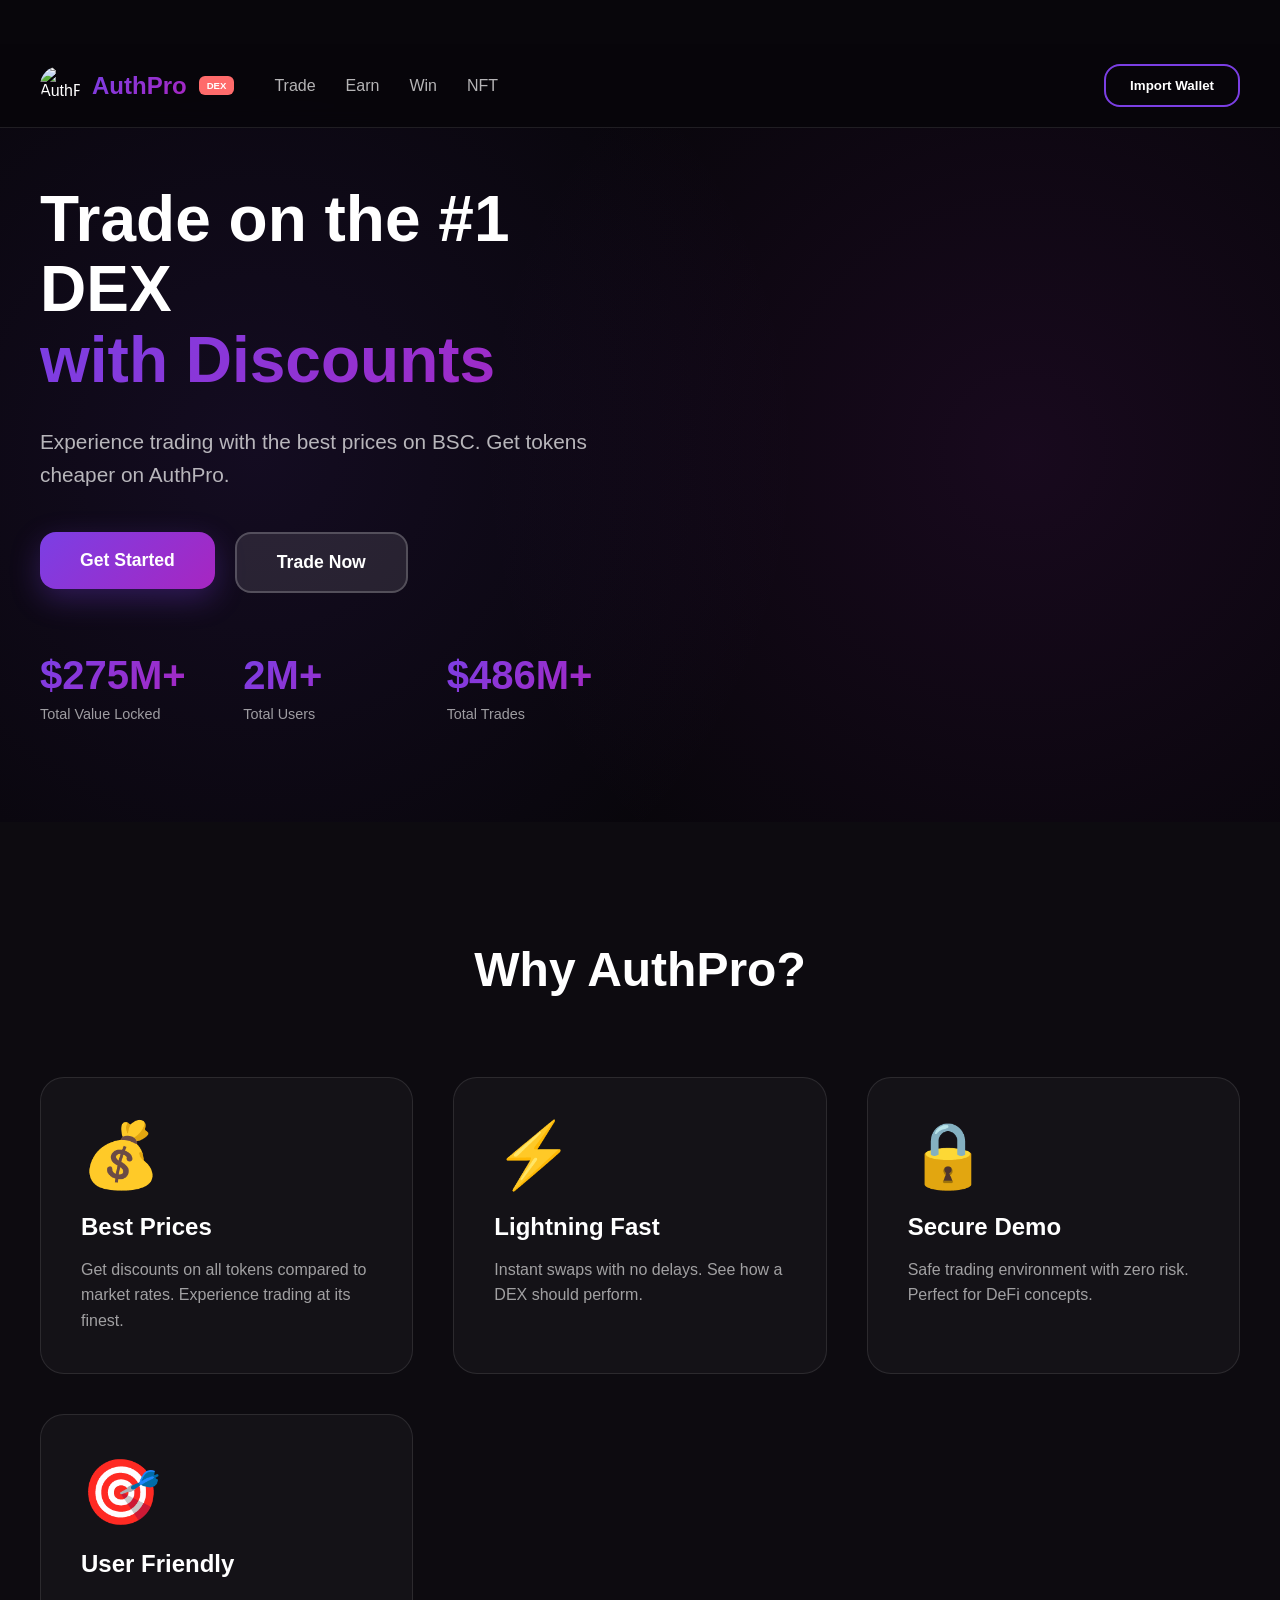
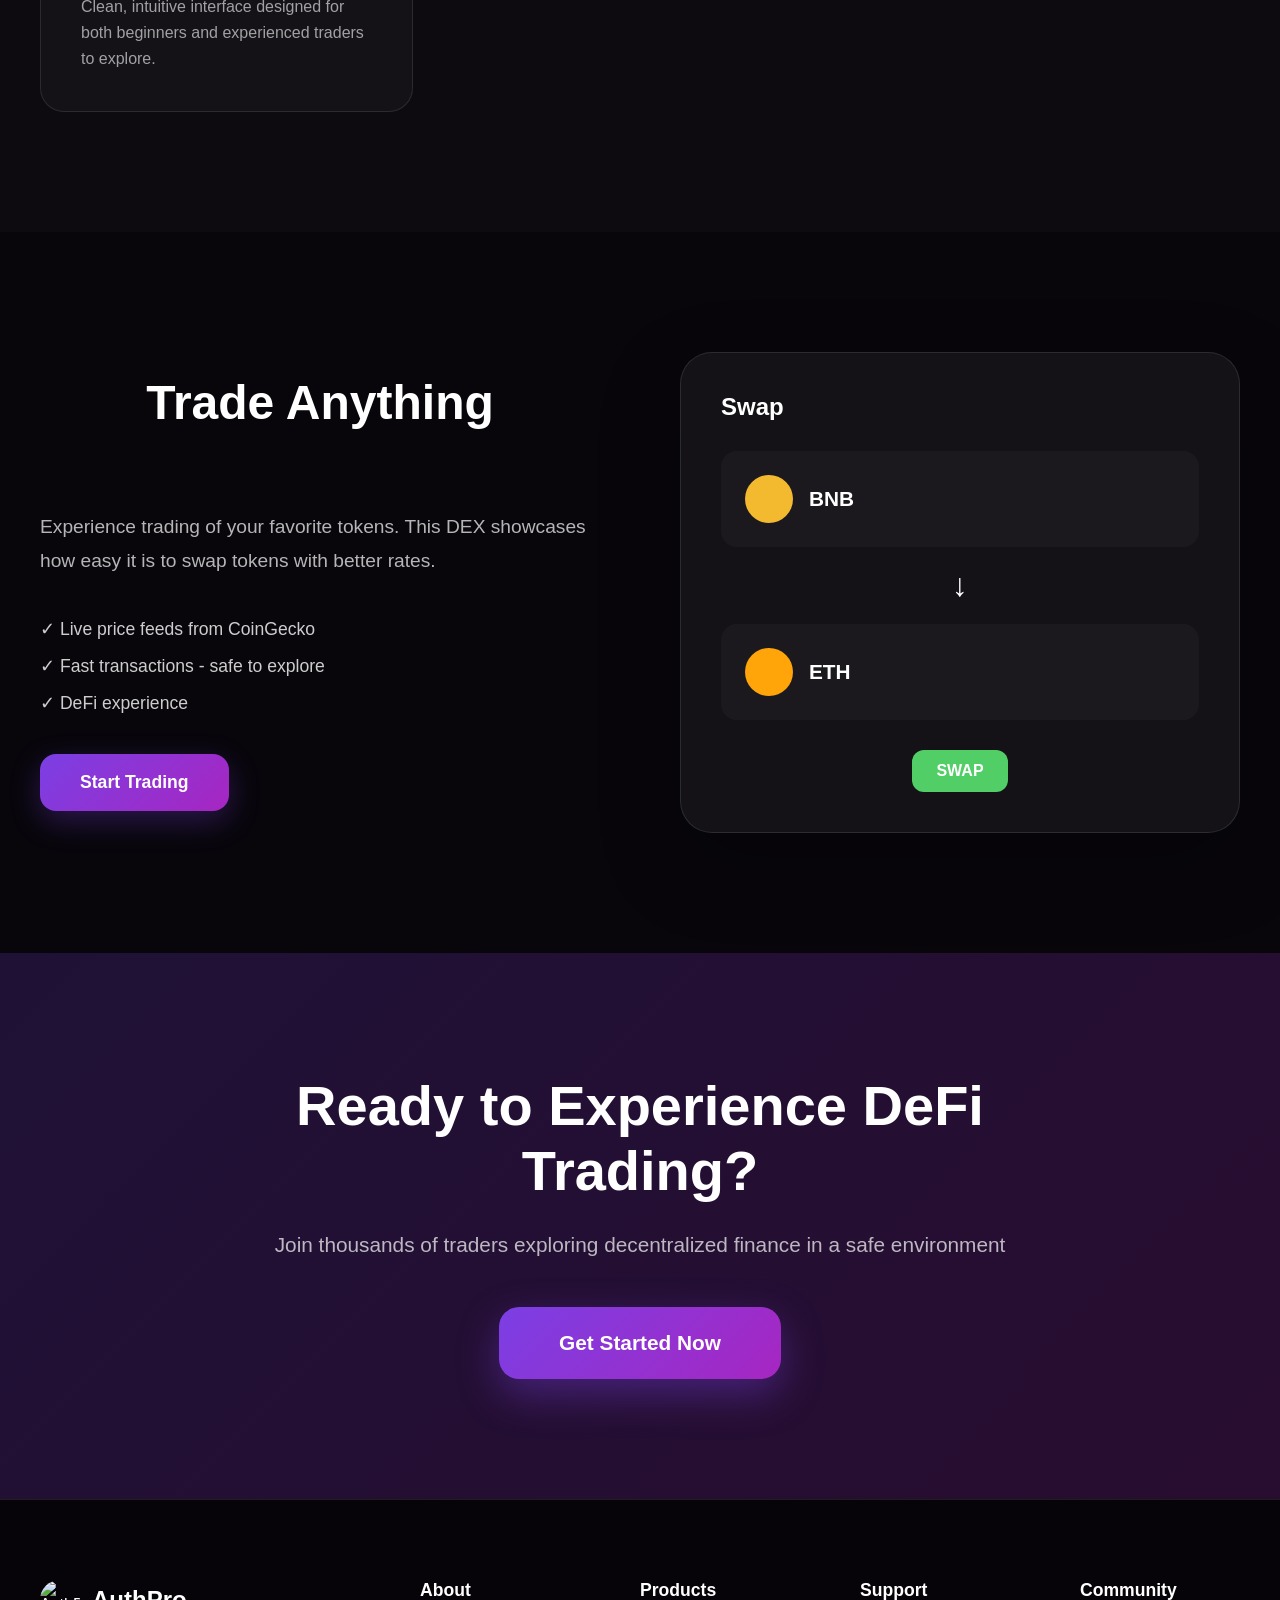
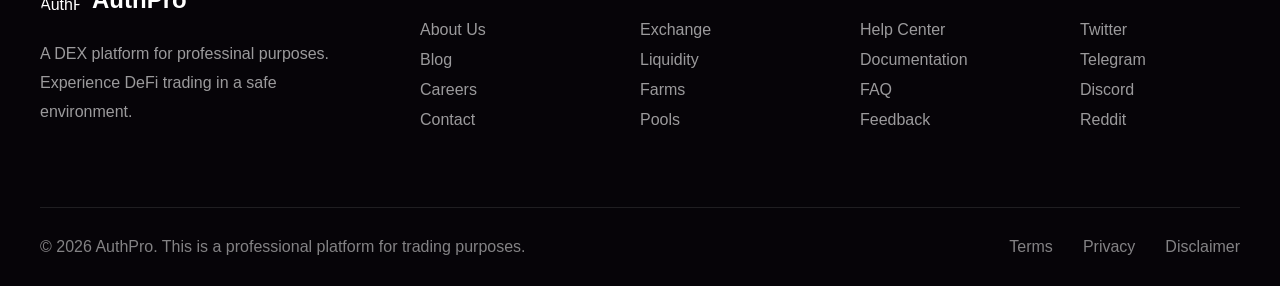
==== commit 7d308f69: "Update index.html" ====
--- a/index.html
+++ b/index.html
@@ -5,7 +5,7 @@
     <meta name="viewport" content="width=device-width, initial-scale=1.0">
     <title>AuthPro - The Best DEX on BSC</title>
     <link rel="stylesheet" href="style.css">
-    <link rel="icon" type="png" href="shibaswap.png">
+    <link rel="icon" type="png" href="AuthPro.jpeg">
 </head>
 <body>
     
@@ -15,7 +15,7 @@
         <div class="nav-container">
             <div class="nav-left">
                 <a href="index.html" class="logo-link">
-                    <img src="shibaswap.png" alt="AuthPro" class="logo-img">
+                    <img src="AuthPro.jpeg" alt="AuthPro" class="logo-img">
                     <span class="logo-text">AuthPro</span>
                     <span class="demo-badge">DEX</span>
                 </a>
@@ -150,7 +150,7 @@
             <div class="footer-top">
                 <div class="footer-col">
                     <div class="footer-logo">
-                        <img src="shibaswap.png" alt="AuthPro" class="footer-logo-img">
+                        <img src="AuthPro.jpeg" alt="AuthPro" class="footer-logo-img">
                         <span class="footer-logo-text">AuthPro</span>
                     </div>
                     <p class="footer-desc">A DEX platform for professinal purposes. Experience DeFi trading in a safe environment.</p>
@@ -207,3 +207,4 @@
 
 </html>
 
+
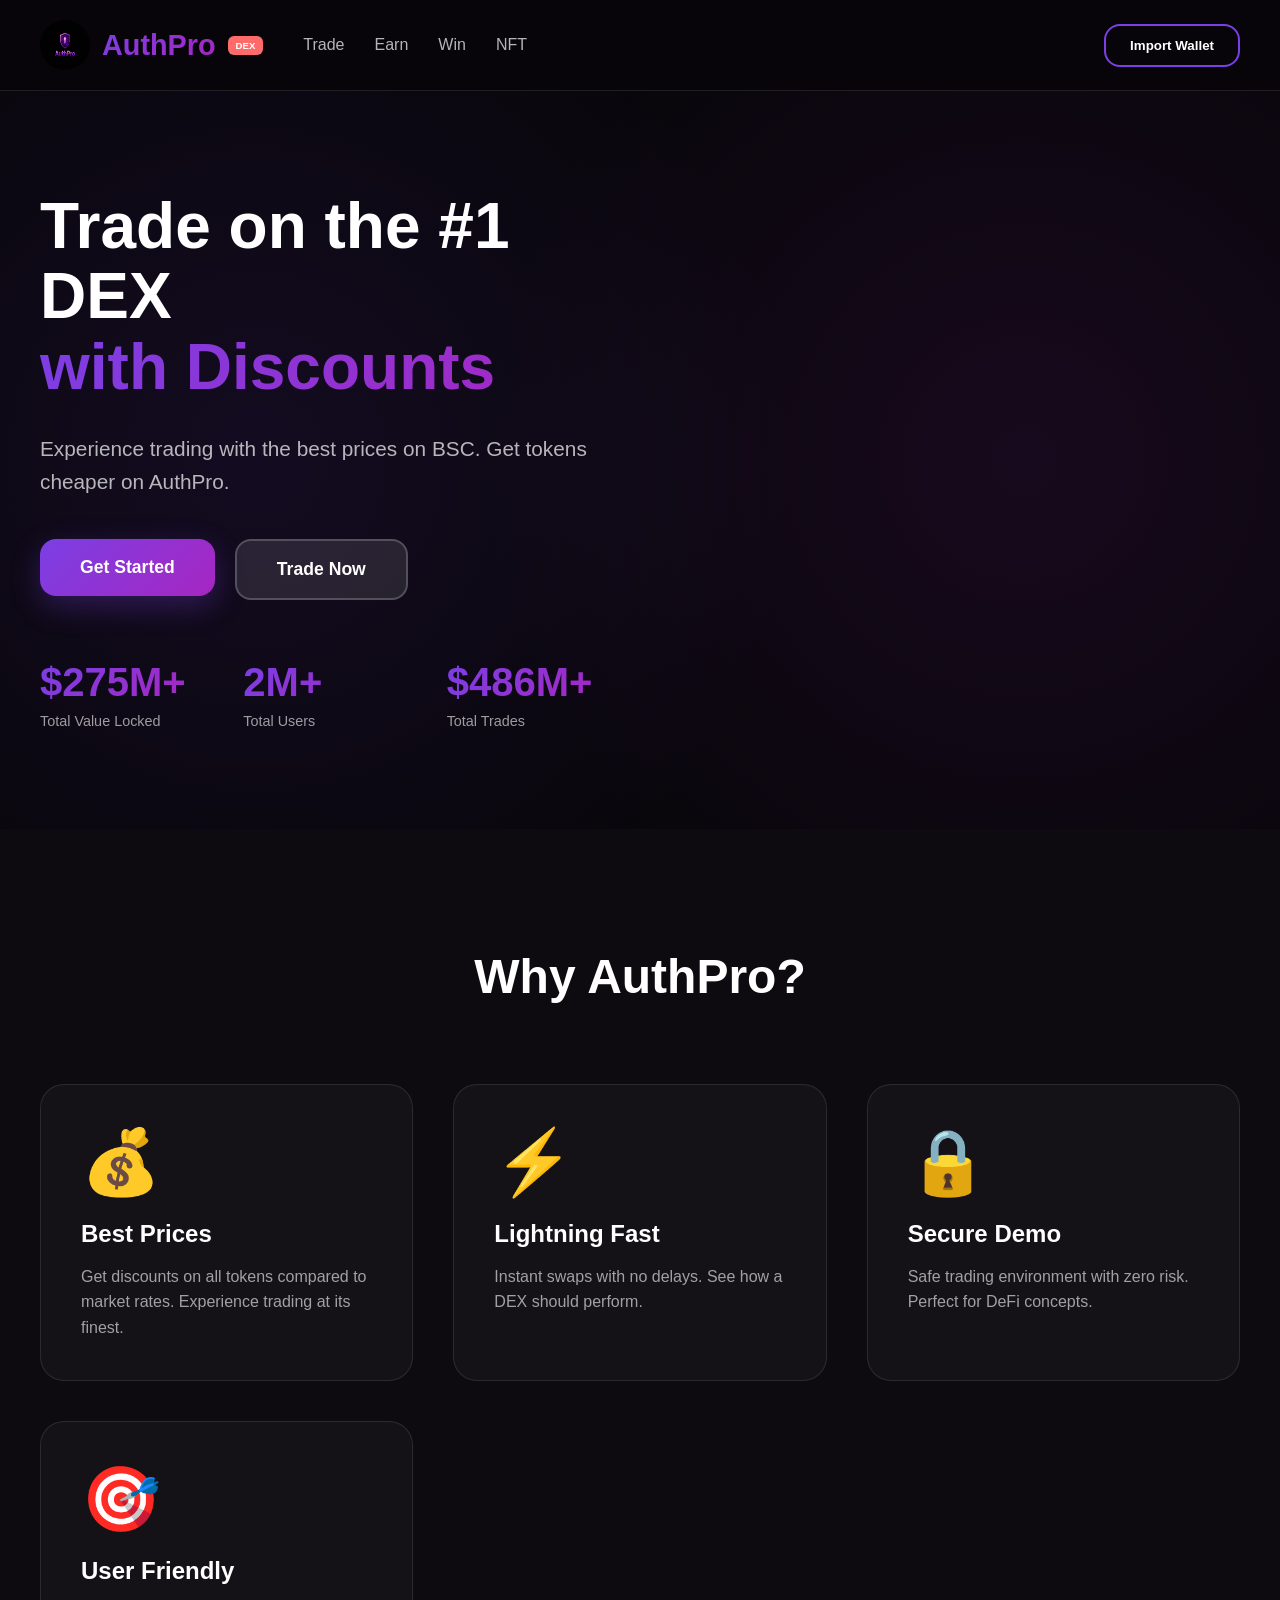
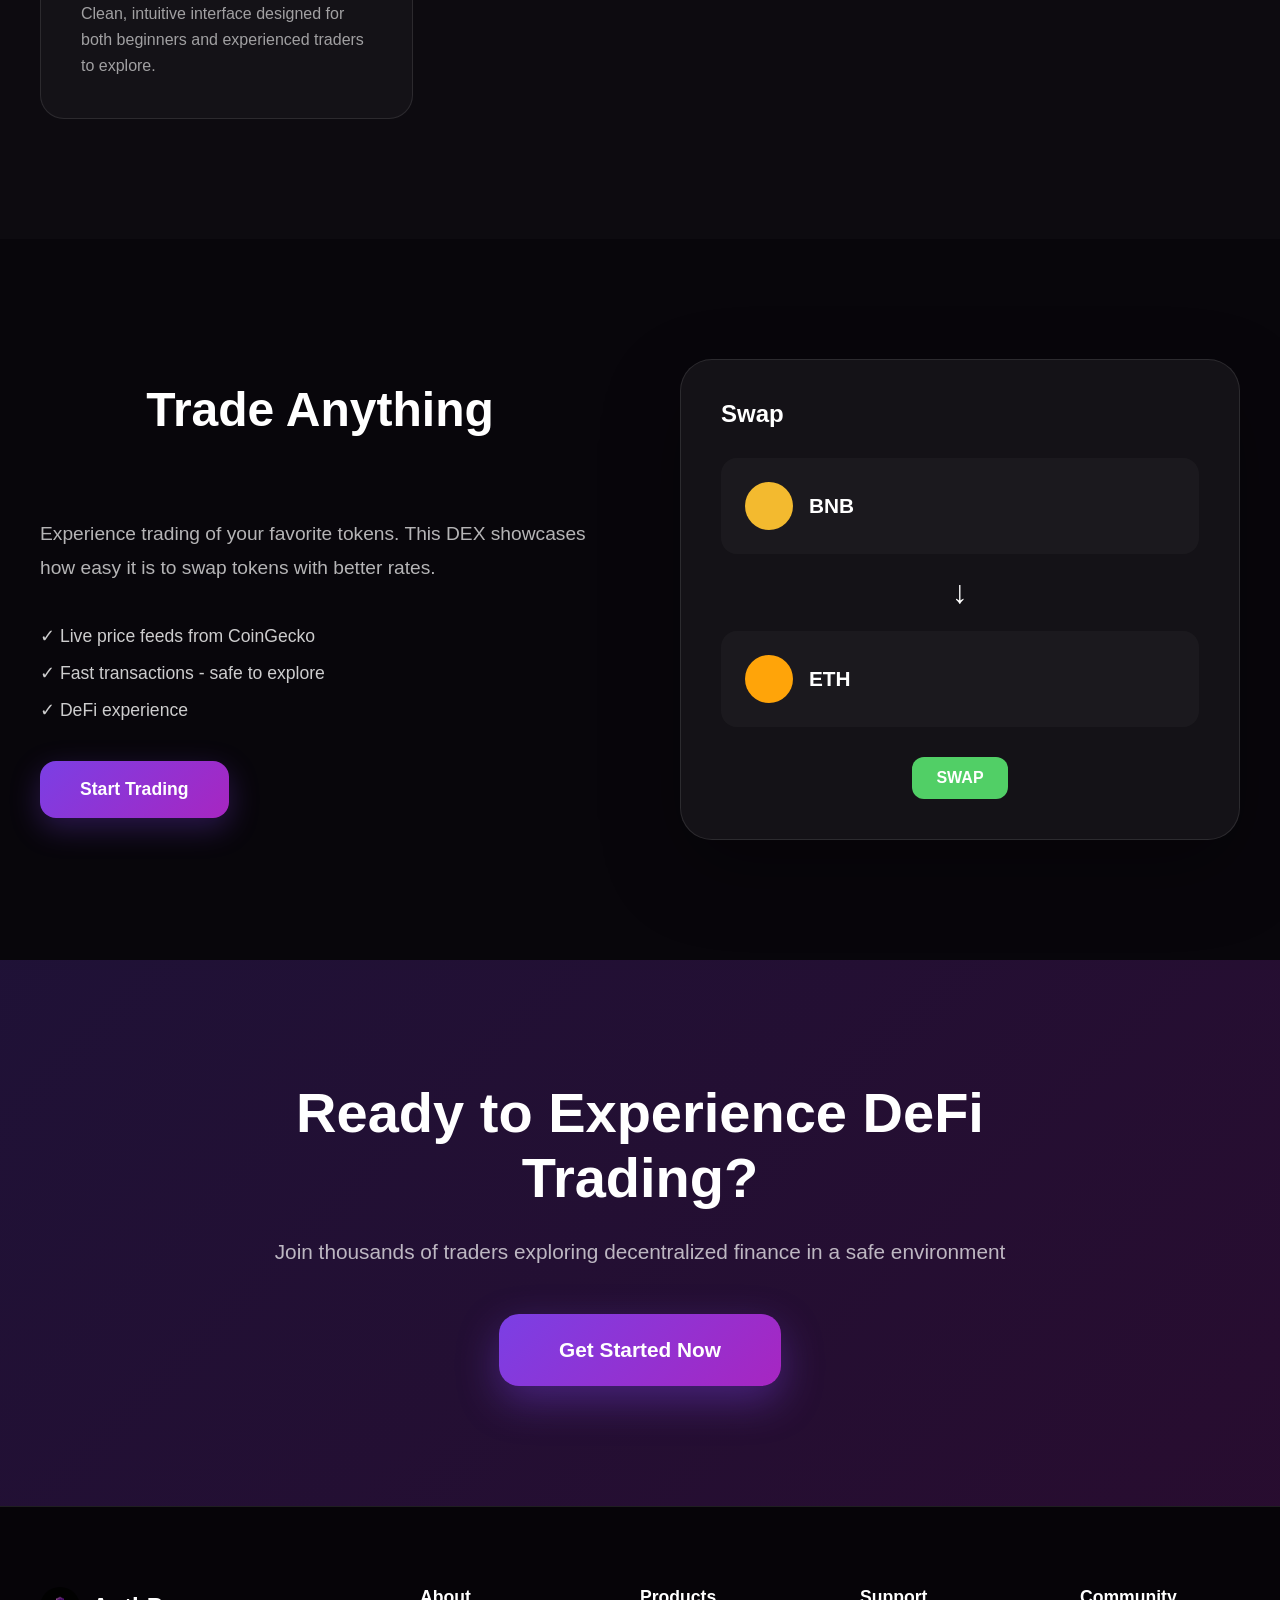
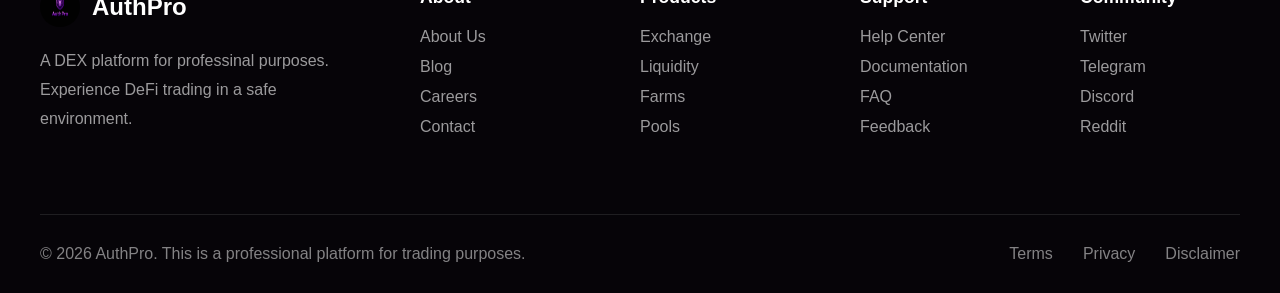
==== commit 0c0b9bb6: "Update index.html" ====
--- a/index.html
+++ b/index.html
@@ -206,5 +206,3 @@
 </body>
 
 </html>
-
-
--- a/style.css
+++ b/style.css
@@ -31,7 +31,7 @@
     backdrop-filter: blur(10px);
     padding: 20px 0;
     position: sticky;
-    top: 44px;
+    top: 0;
     z-index: 999;
     border-bottom: 1px solid rgba(255,255,255,0.1);
 }
@@ -60,14 +60,14 @@
 }
 
 .logo-img {
-    width: 40px;
-    height: 40px;
+    width: 50px;
+    height: 50px;
     border-radius: 50%;
 }
 
 .logo-text {
-    font-size: 1.5em;
-    font-weight: bold;
+    font-size: 1.8em;
+    font-weight: 900;
     background: linear-gradient(135deg, #7b3fe4, #a726c1);
     -webkit-background-clip: text;
     -webkit-text-fill-color: transparent;
@@ -835,7 +835,7 @@
     }
     
     .logo-text {
-        font-size: 1.2em;
+        font-size: 1.5em;
     }
     
     .btn-outline {
@@ -980,7 +980,7 @@
     }
     
     .logo-text {
-        font-size: 1em;
+        font-size: 1.3em;
     }
     
     .demo-badge {
@@ -1262,4 +1262,3 @@
 
 
 }
-
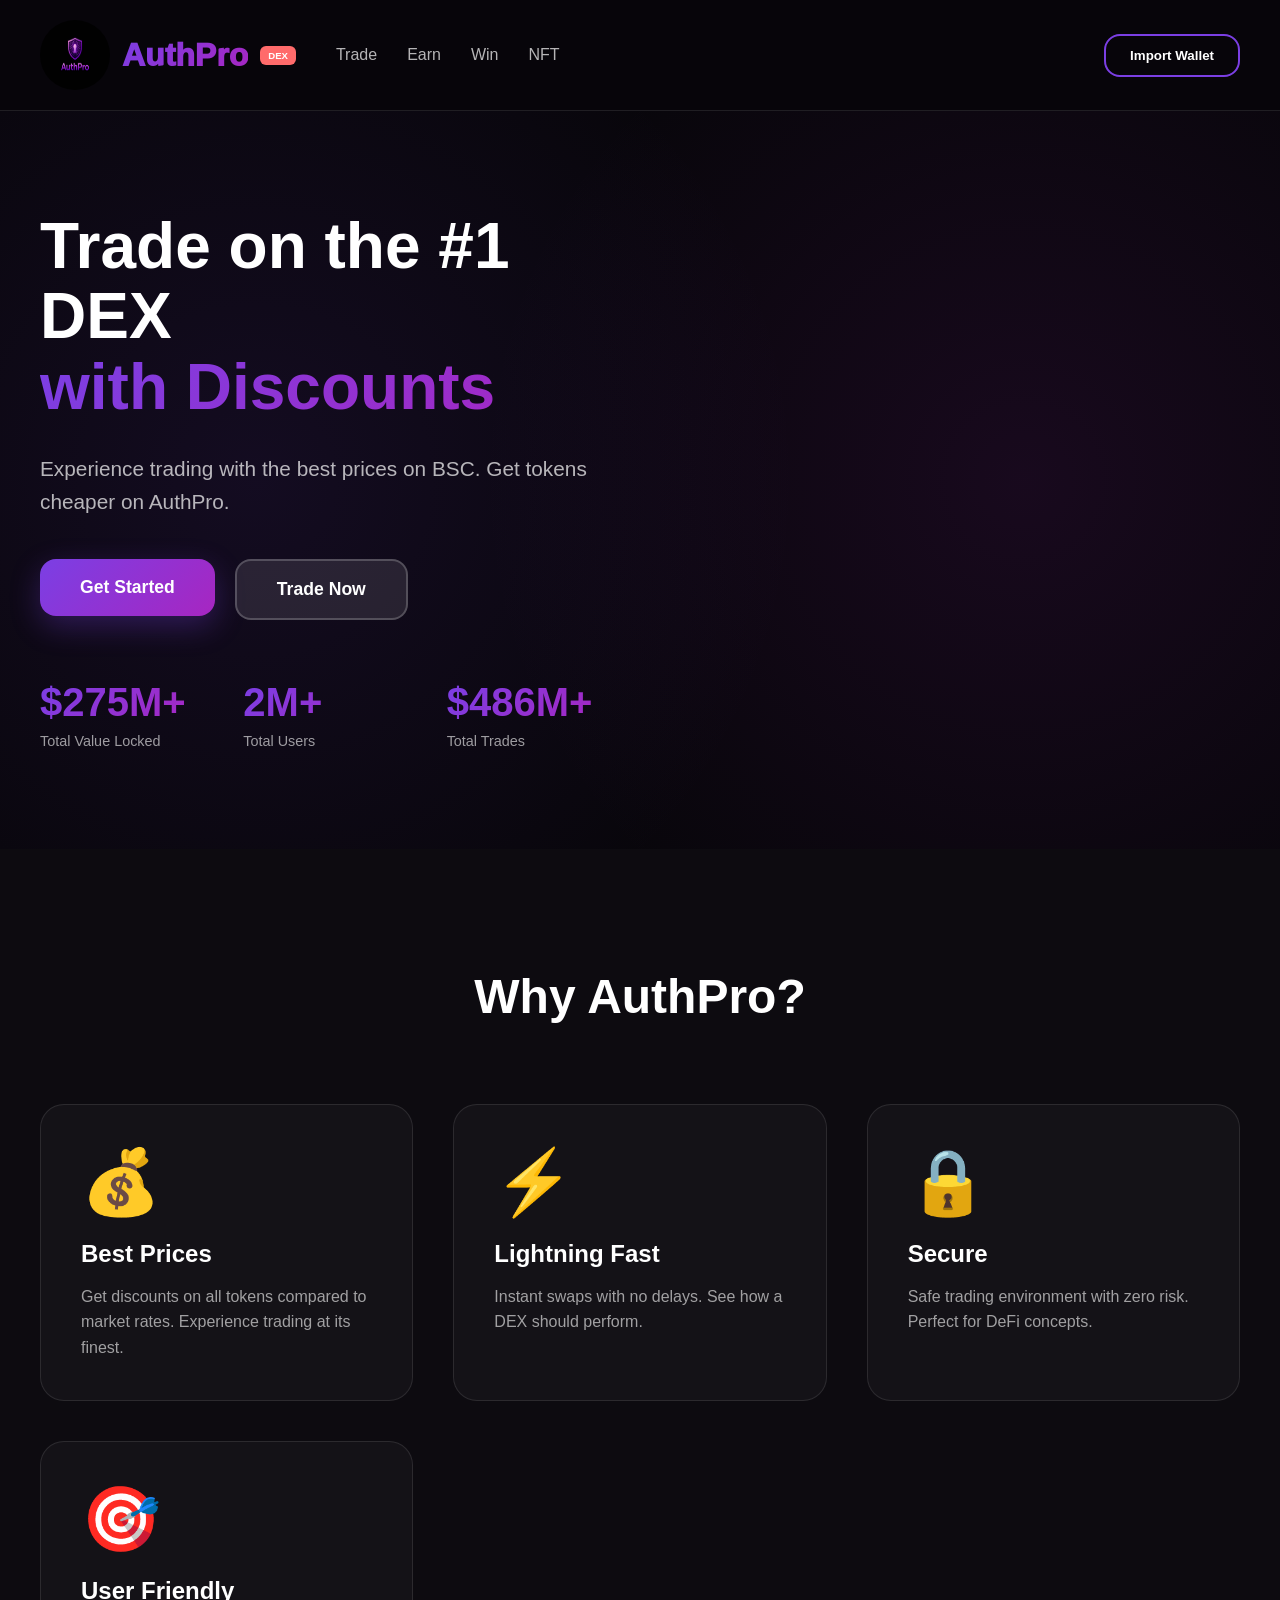
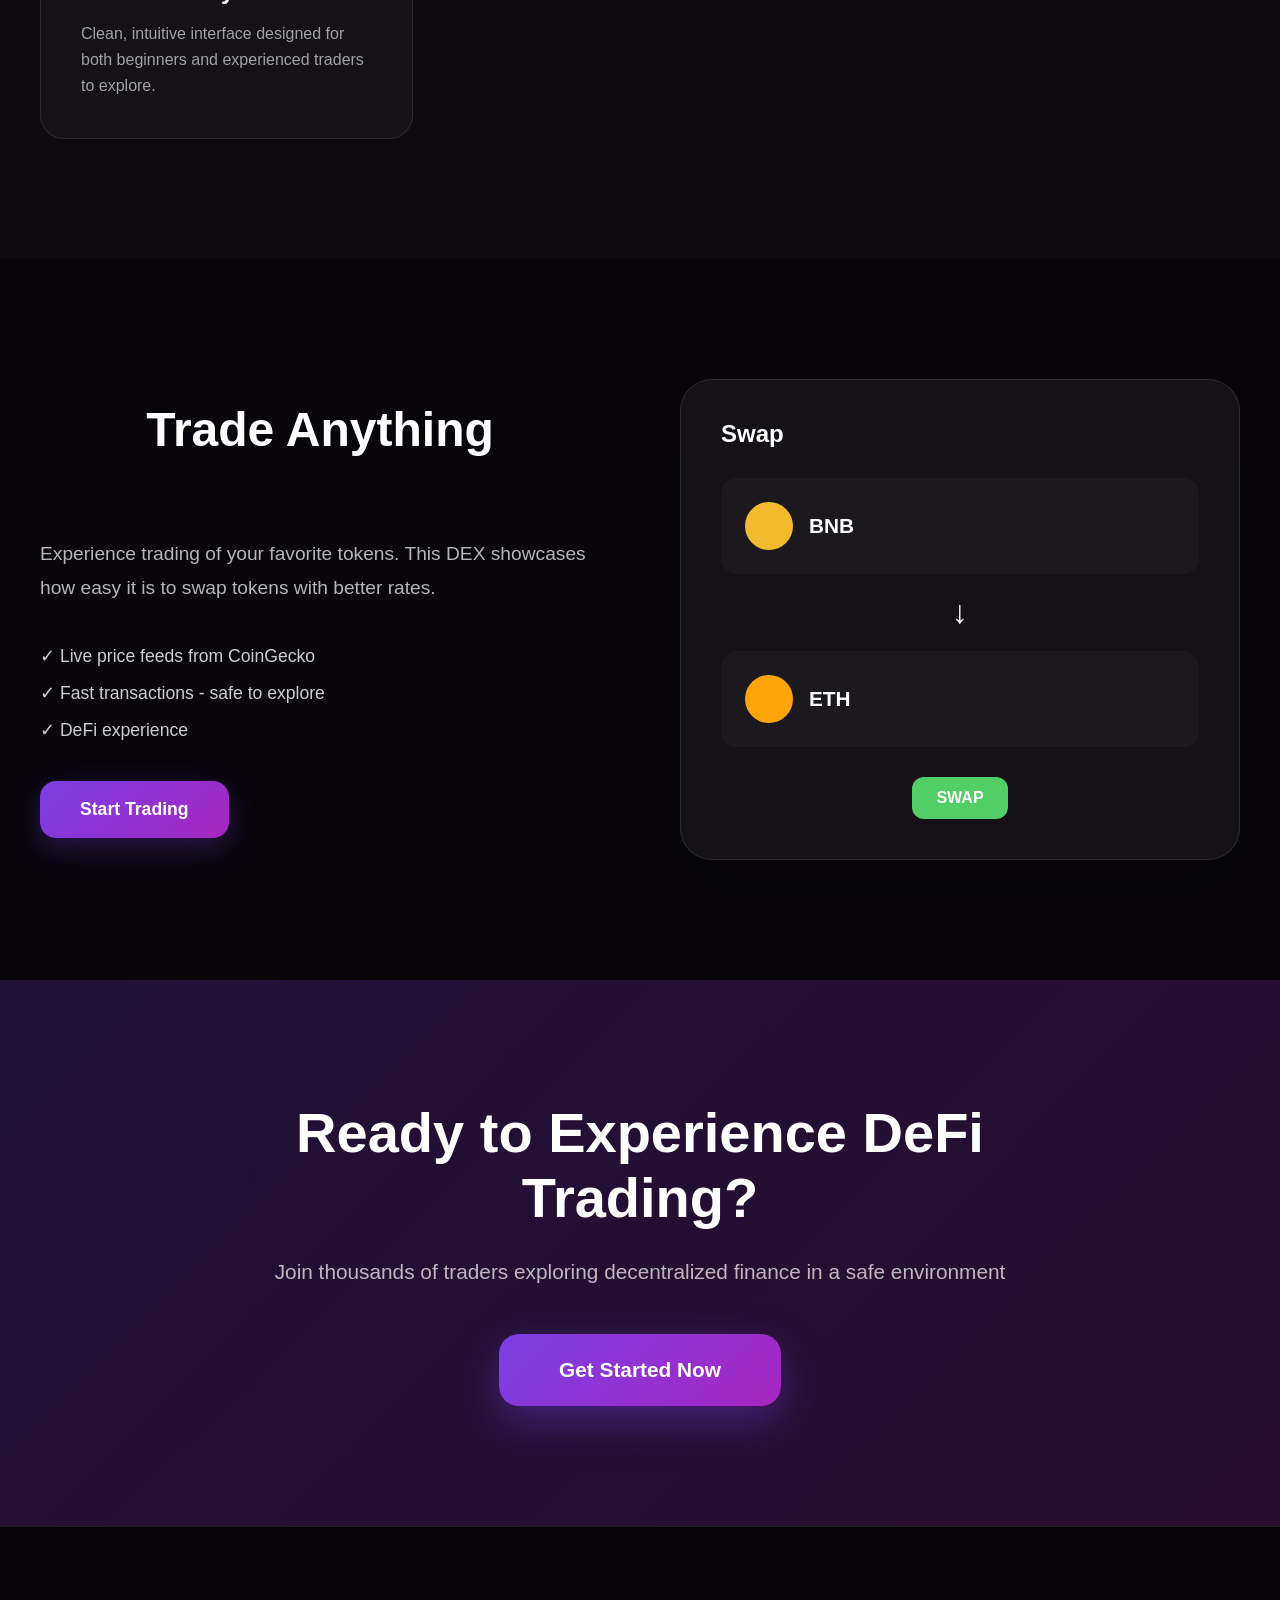
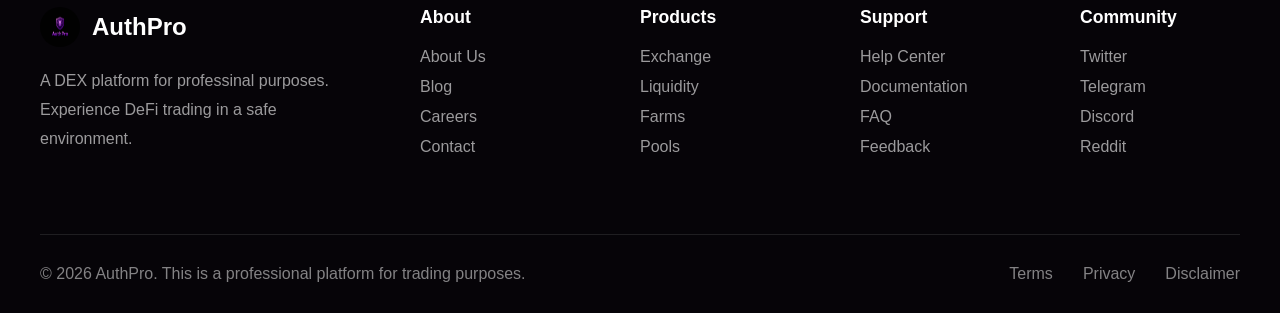
==== commit df6dce0a: "Update index.html" ====
--- a/index.html
+++ b/index.html
@@ -86,7 +86,7 @@
                 </div>
                 <div class="feature-card">
                     <div class="feature-icon">🔒</div>
-                    <h3 class="feature-title">Secure Demo</h3>
+                    <h3 class="feature-title">Secure</h3>
                     <p class="feature-desc">Safe trading environment with zero risk. Perfect for DeFi concepts.</p>
                 </div>
                 <div class="feature-card">
@@ -206,3 +206,4 @@
 </body>
 
 </html>
+
--- a/style.css
+++ b/style.css
@@ -60,14 +60,14 @@
 }
 
 .logo-img {
-    width: 50px;
-    height: 50px;
-    border-radius: 50%;
+    width: 70px;
+    height: 70px;
+    border-radius: 70%;
 }
 
 .logo-text {
-    font-size: 1.8em;
-    font-weight: 900;
+    font-size: 2.0em;
+    font-weight: 1000;
     background: linear-gradient(135deg, #7b3fe4, #a726c1);
     -webkit-background-clip: text;
     -webkit-text-fill-color: transparent;
@@ -1262,3 +1262,4 @@
 
 
 }
+
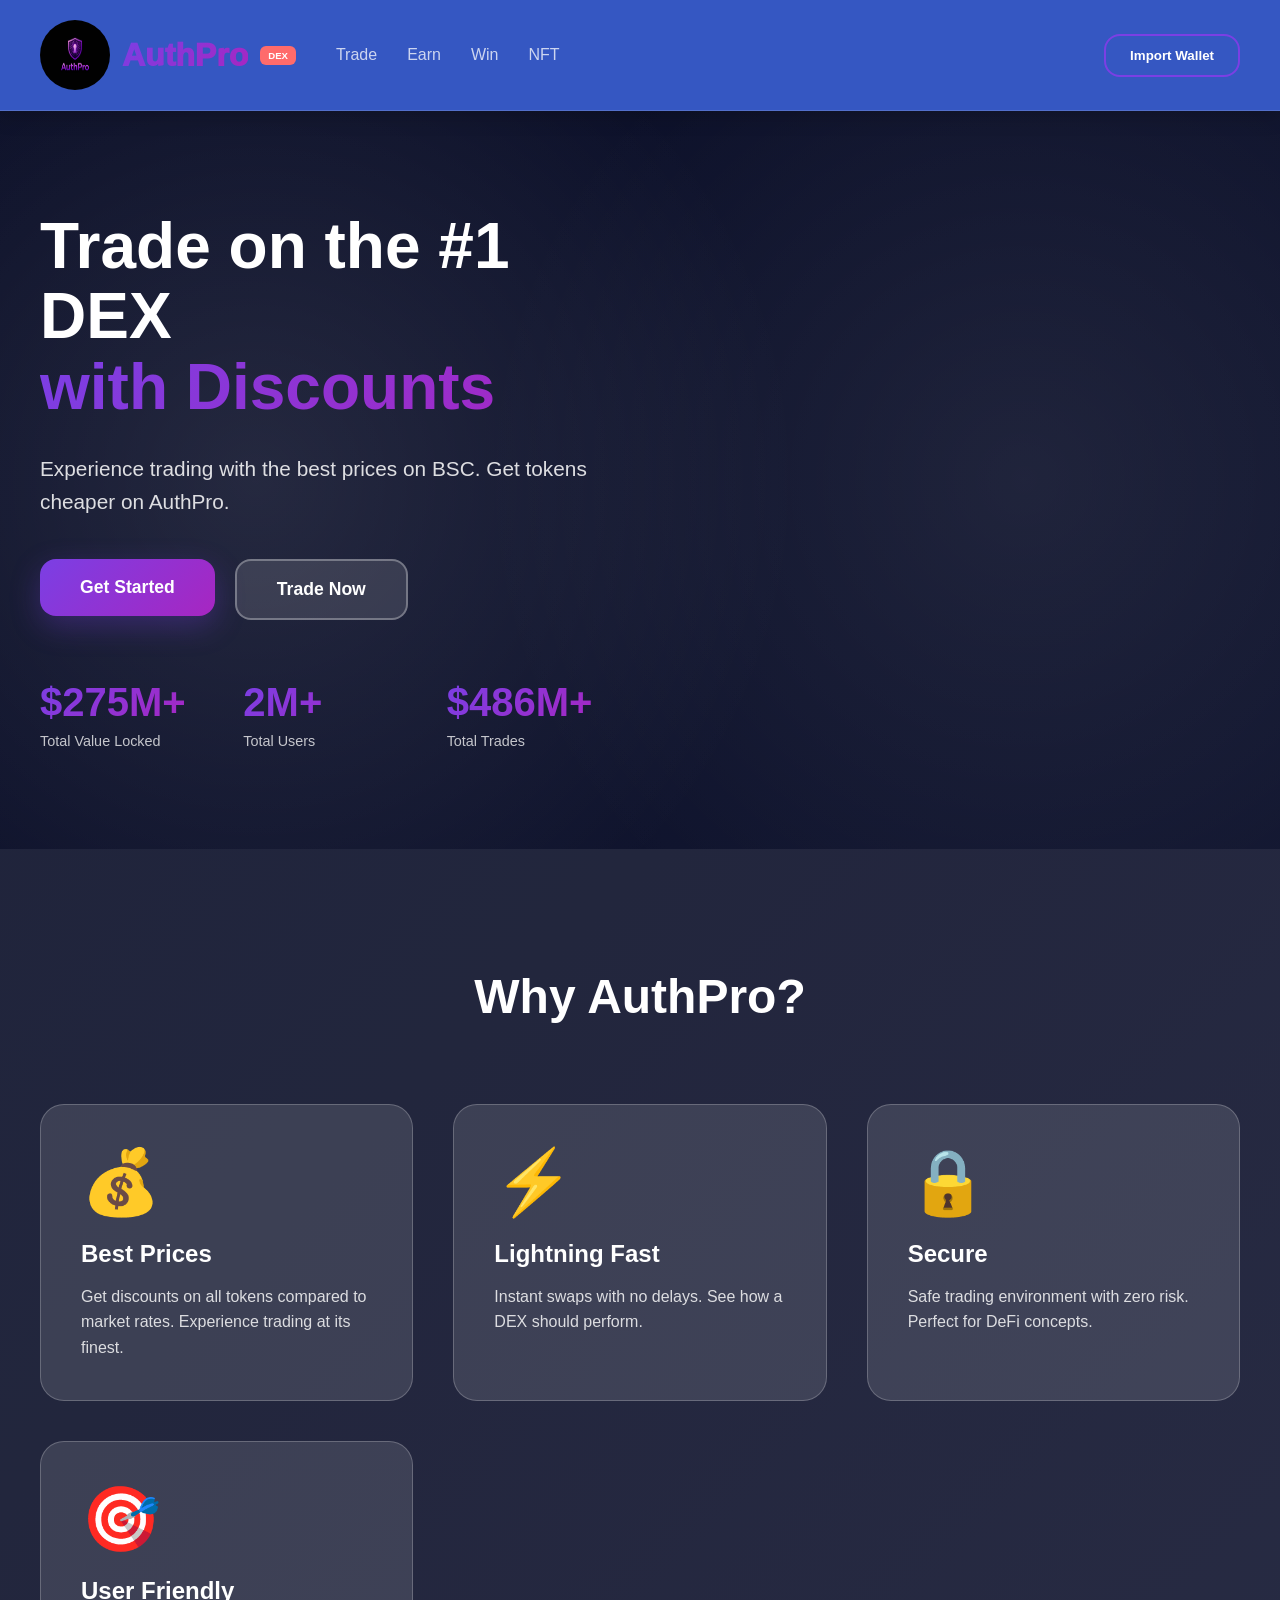
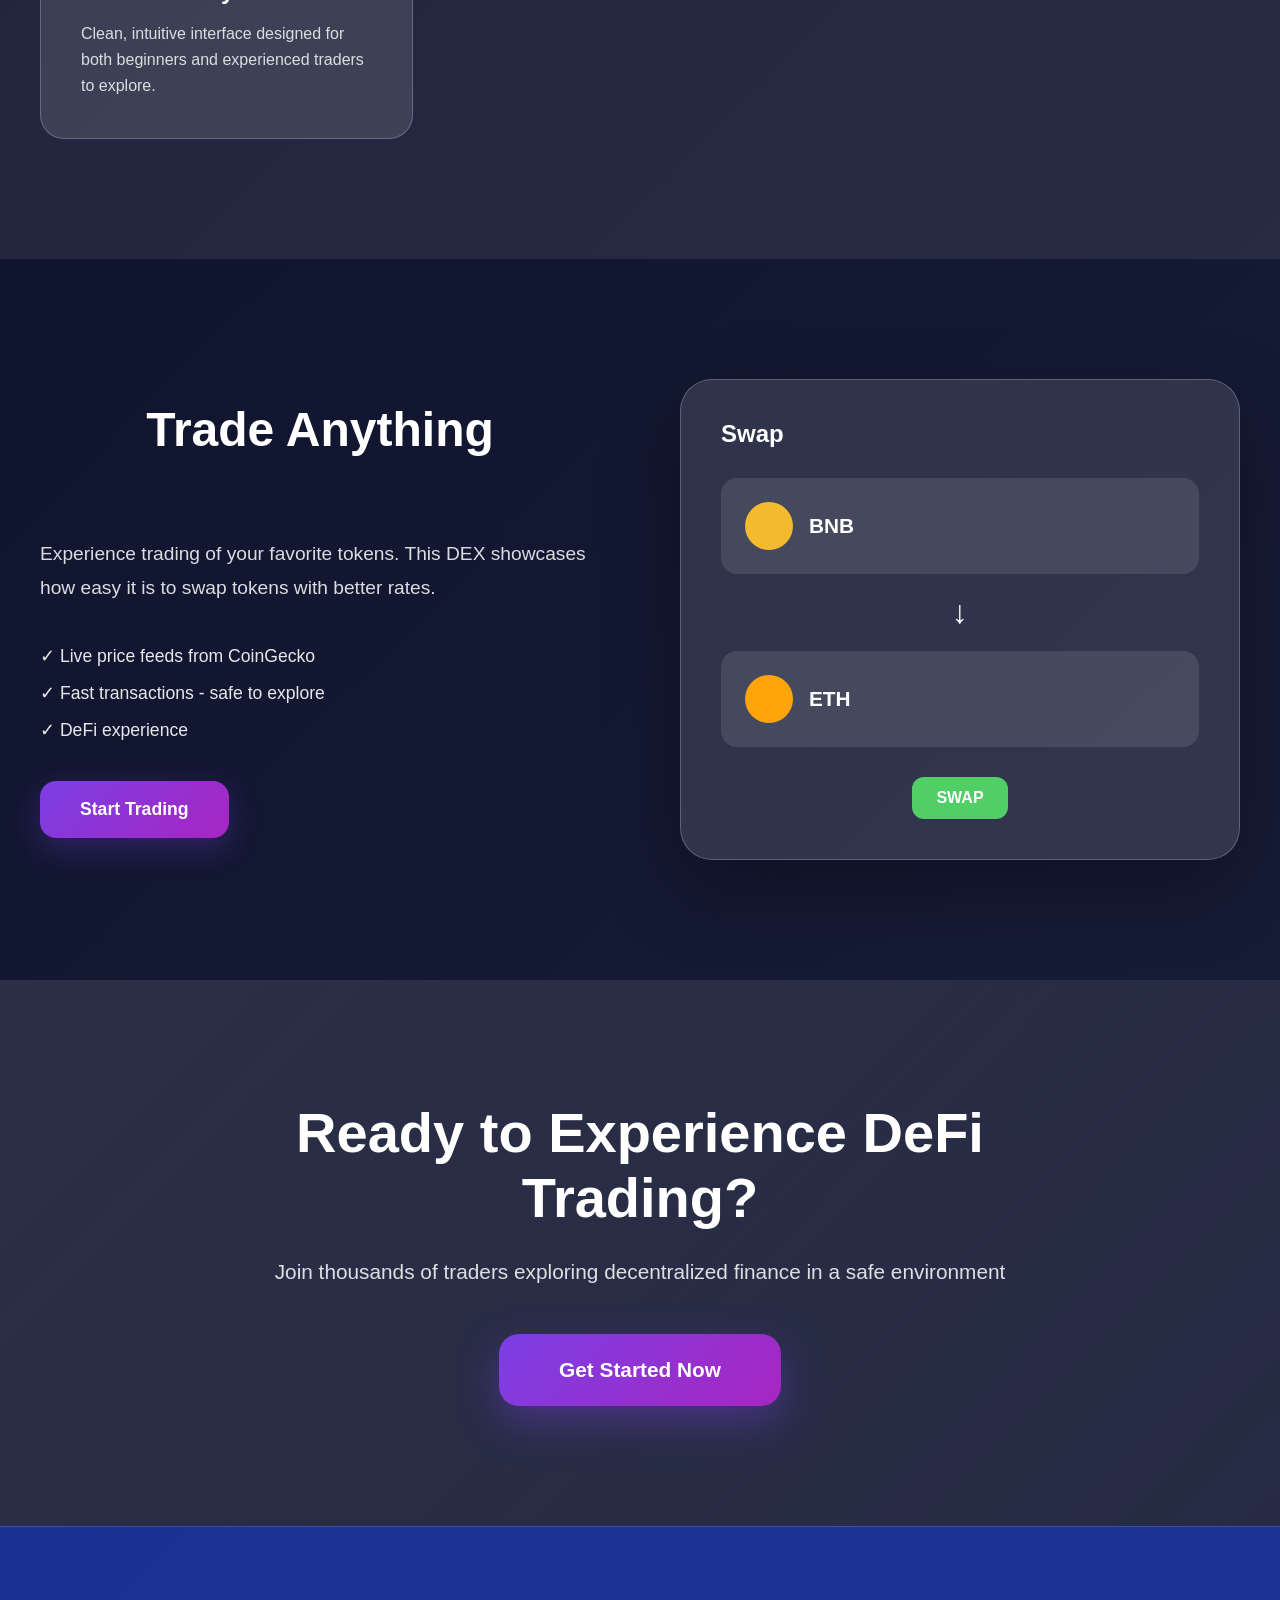
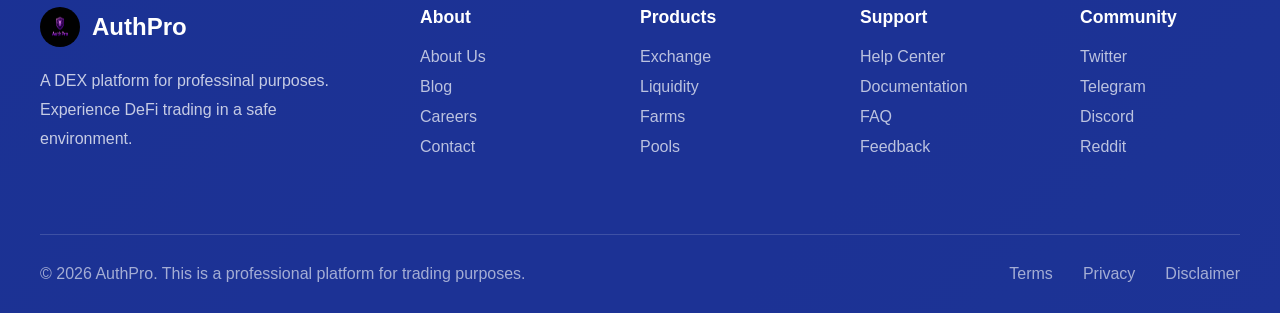
==== commit d9af9573: "Fix HTML formatting and remove duplicate content" ====
--- a/index.html
+++ b/index.html
@@ -206,4 +206,3 @@
 </body>
 
 </html>
-
--- a/style.css
+++ b/style.css
@@ -6,8 +6,9 @@
 
 body {
     font-family: 'Segoe UI', Tahoma, Geneva, Verdana, sans-serif;
-    background: #08060B;
-    color: #fff;
+    background: linear-gradient(135deg, #0a0e27 0%, #1a1f3a 100%);
+    min-height: 100vh;
+    color: #ffffff;
     overflow-x: hidden;
 }
 
@@ -27,13 +28,14 @@
 
 /* Navigation */
 .navbar {
-    background: rgba(8, 6, 11, 0.95);
+    background: rgba(55, 90, 200, 0.97);
     backdrop-filter: blur(10px);
     padding: 20px 0;
     position: sticky;
     top: 0;
     z-index: 999;
-    border-bottom: 1px solid rgba(255,255,255,0.1);
+    border-bottom: 1px solid rgba(255,255,255,0.15);
+    box-shadow: 0 2px 20px rgba(0,0,0,0.25);
 }
 
 .nav-container {
@@ -88,14 +90,14 @@
 }
 
 .nav-link {
-    color: rgba(255,255,255,0.7);
+    color: rgba(255,255,255,0.75);
     text-decoration: none;
     font-weight: 500;
     transition: color 0.3s;
 }
 
 .nav-link:hover {
-    color: white;
+    color: #ffffff;
 }
 
 .btn-outline {
@@ -117,8 +119,8 @@
 /* Hero Section */
 .hero-section {
     padding: 100px 40px;
-    background: radial-gradient(circle at 20% 50%, rgba(123, 63, 228, 0.1), transparent 50%),
-                radial-gradient(circle at 80% 50%, rgba(167, 38, 193, 0.1), transparent 50%);
+    background: radial-gradient(circle at 20% 50%, rgba(255, 255, 255, 0.1), transparent 50%),
+                radial-gradient(circle at 80% 50%, rgba(255, 255, 255, 0.07), transparent 50%);
 }
 
 .hero-container {
@@ -147,7 +149,7 @@
 
 .hero-subtitle {
     font-size: 1.3em;
-    color: rgba(255,255,255,0.7);
+    color: rgba(255,255,255,0.85);
     margin-bottom: 40px;
     line-height: 1.6;
 }
@@ -177,9 +179,9 @@
 }
 
 .btn-secondary {
-    background: rgba(255,255,255,0.1);
-    color: white;
-    border: 2px solid rgba(255,255,255,0.2);
+    background: rgba(255,255,255,0.12);
+    color: #ffffff;
+    border: 2px solid rgba(255,255,255,0.3);
     padding: 18px 40px;
     font-size: 1.1em;
     border-radius: 16px;
@@ -189,7 +191,7 @@
 }
 
 .btn-secondary:hover {
-    background: rgba(255,255,255,0.15);
+    background: rgba(255,255,255,0.22);
     transform: translateY(-3px);
 }
 
@@ -212,7 +214,7 @@
 }
 
 .stat-label {
-    color: rgba(255,255,255,0.6);
+    color: rgba(255,255,255,0.75);
     font-size: 0.9em;
     margin-top: 8px;
 }
@@ -225,12 +227,12 @@
 
 .floating-card {
     position: absolute;
-    background: rgba(255,255,255,0.05);
+    background: rgba(255,255,255,0.15);
     backdrop-filter: blur(20px);
-    border: 1px solid rgba(255,255,255,0.1);
+    border: 1px solid rgba(255,255,255,0.25);
     border-radius: 20px;
     padding: 24px;
-    box-shadow: 0 20px 60px rgba(0,0,0,0.3);
+    box-shadow: 0 20px 60px rgba(0,0,0,0.2);
     animation: float 6s ease-in-out infinite;
 }
 
@@ -277,7 +279,7 @@
 /* Features Section */
 .features-section {
     padding: 120px 40px;
-    background: rgba(255,255,255,0.02);
+    background: rgba(255,255,255,0.08);
 }
 
 .section-container {
@@ -299,15 +301,15 @@
 }
 
 .feature-card {
-    background: rgba(255,255,255,0.03);
-    border: 1px solid rgba(255,255,255,0.1);
+    background: rgba(255,255,255,0.12);
+    border: 1px solid rgba(255,255,255,0.22);
     border-radius: 24px;
     padding: 40px;
     transition: all 0.3s;
 }
 
 .feature-card:hover {
-    background: rgba(255,255,255,0.05);
+    background: rgba(255,255,255,0.2);
     transform: translateY(-10px);
     box-shadow: 0 20px 40px rgba(123, 63, 228, 0.2);
 }
@@ -324,7 +326,7 @@
 }
 
 .feature-desc {
-    color: rgba(255,255,255,0.6);
+    color: rgba(255,255,255,0.82);
     line-height: 1.6;
 }
 
@@ -342,7 +344,7 @@
 
 .trading-desc {
     font-size: 1.2em;
-    color: rgba(255,255,255,0.7);
+    color: rgba(255,255,255,0.85);
     margin: 30px 0;
     line-height: 1.8;
 }
@@ -355,12 +357,12 @@
 .trading-features li {
     font-size: 1.1em;
     margin: 16px 0;
-    color: rgba(255,255,255,0.8);
+    color: rgba(255,255,255,0.9);
 }
 
 .swap-preview {
-    background: rgba(255,255,255,0.05);
-    border: 1px solid rgba(255,255,255,0.1);
+    background: rgba(255,255,255,0.12);
+    border: 1px solid rgba(255,255,255,0.22);
     border-radius: 32px;
     padding: 40px;
     box-shadow: 0 30px 80px rgba(0,0,0,0.3);
@@ -383,7 +385,7 @@
     display: flex;
     align-items: center;
     gap: 16px;
-    background: rgba(255,255,255,0.03);
+    background: rgba(255,255,255,0.1);
     padding: 24px;
     border-radius: 16px;
     font-size: 1.3em;
@@ -416,7 +418,7 @@
 /* CTA Section */
 .cta-section {
     padding: 120px 40px;
-    background: linear-gradient(135deg, rgba(123, 63, 228, 0.2), rgba(167, 38, 193, 0.2));
+    background: linear-gradient(135deg, rgba(255,255,255,0.1), rgba(255,255,255,0.06));
 }
 
 .cta-container {
@@ -433,7 +435,7 @@
 
 .cta-subtitle {
     font-size: 1.3em;
-    color: rgba(255,255,255,0.7);
+    color: rgba(255,255,255,0.85);
     margin-bottom: 50px;
 }
 
@@ -457,9 +459,9 @@
 
 /* Footer */
 .footer {
-    background: rgba(0,0,0,0.3);
+    background: rgba(30, 58, 180, 0.75);
     padding: 80px 40px 30px;
-    border-top: 1px solid rgba(255,255,255,0.1);
+    border-top: 1px solid rgba(255,255,255,0.15);
 }
 
 .footer-container {
@@ -493,7 +495,7 @@
 }
 
 .footer-desc {
-    color: rgba(255,255,255,0.6);
+    color: rgba(255,255,255,0.75);
     line-height: 1.8;
     margin-bottom: 20px;
 }
@@ -523,40 +525,40 @@
 }
 
 .footer-links a {
+    color: rgba(255,255,255,0.7);
+    text-decoration: none;
+    transition: color 0.3s;
+}
+
+.footer-links a:hover {
+    color: #ffffff;
+}
+
+.footer-bottom {
+    padding-top: 30px;
+    border-top: 1px solid rgba(255,255,255,0.15);
+    display: flex;
+    justify-content: space-between;
+    align-items: center;
+}
+
+.footer-copyright {
+    color: rgba(255,255,255,0.6);
+}
+
+.footer-bottom-links {
+    display: flex;
+    gap: 30px;
+}
+
+.footer-bottom-links a {
     color: rgba(255,255,255,0.6);
     text-decoration: none;
     transition: color 0.3s;
 }
 
-.footer-links a:hover {
-    color: white;
-}
-
-.footer-bottom {
-    padding-top: 30px;
-    border-top: 1px solid rgba(255,255,255,0.1);
-    display: flex;
-    justify-content: space-between;
-    align-items: center;
-}
-
-.footer-copyright {
-    color: rgba(255,255,255,0.5);
-}
-
-.footer-bottom-links {
-    display: flex;
-    gap: 30px;
-}
-
-.footer-bottom-links a {
-    color: rgba(255,255,255,0.5);
-    text-decoration: none;
-    transition: color 0.3s;
-}
-
 .footer-bottom-links a:hover {
-    color: white;
+    color: #ffffff;
 }
 
 /* Keep existing feedback and dex page styles below */
@@ -577,11 +579,12 @@
 .feedback-container {
     max-width: 600px;
     margin: 50px auto;
-    background: rgba(255,255,255,0.05);
+    background: rgba(255,255,255,0.12);
     backdrop-filter: blur(10px);
     border-radius: 20px;
     padding: 40px;
-    border: 1px solid rgba(255,255,255,0.1);
+    border: 1px solid rgba(255,255,255,0.22);
+    box-shadow: 0 8px 32px rgba(0,0,0,0.2);
 }
 
 .feedback-container h2 {
@@ -595,16 +598,20 @@
     min-height: 150px;
     padding: 15px;
     border-radius: 10px;
-    border: 2px solid rgba(255,255,255,0.2);
-    background: rgba(255,255,255,0.05);
-    color: white;
+    border: 2px solid rgba(255,255,255,0.25);
+    background: rgba(255,255,255,0.1);
+    color: #ffffff;
     font-size: 1em;
     font-family: inherit;
     resize: vertical;
 }
 
 textarea::placeholder {
-    color: rgba(255,255,255,0.5);
+    color: rgba(255,255,255,0.6);
+}
+
+input::placeholder {
+    color: rgba(255,255,255,0.6);
 }
 
 /* Submit and Swap Button Styles */
@@ -684,11 +691,12 @@
 .dex-container {
     max-width: 500px;
     margin: 50px auto;
-    background: rgba(255,255,255,0.05);
+    background: rgba(255,255,255,0.12);
     backdrop-filter: blur(10px);
     border-radius: 20px;
     padding: 30px;
-    border: 1px solid rgba(255,255,255,0.1);
+    border: 1px solid rgba(255,255,255,0.22);
+    box-shadow: 0 8px 32px rgba(0,0,0,0.2);
 }
 
 .dex-header {
@@ -697,11 +705,11 @@
 }
 
 .swap-box {
-    background: rgba(255,255,255,0.03);
+    background: rgba(255,255,255,0.08);
     border-radius: 15px;
     padding: 20px;
     margin-bottom: 15px;
-    border: 1px solid rgba(255,255,255,0.1);
+    border: 1px solid rgba(255,255,255,0.18);
 }
 
 .swap-label {
@@ -720,11 +728,11 @@
 
 .token-input input {
     flex: 1;
-    background: rgba(255,255,255,0.05);
-    border: 2px solid rgba(255,255,255,0.1);
+    background: rgba(255,255,255,0.12);
+    border: 2px solid rgba(255,255,255,0.22);
     border-radius: 10px;
     padding: 15px;
-    color: white;
+    color: #ffffff;
     font-size: 1.2em;
     font-weight: bold;
 }
@@ -733,7 +741,7 @@
     display: flex;
     align-items: center;
     gap: 10px;
-    background: rgba(255,255,255,0.1);
+    background: rgba(255,255,255,0.18);
     padding: 10px 15px;
     border-radius: 10px;
     font-weight: bold;
@@ -753,11 +761,11 @@
 }
 
 .price-info {
-    background: rgba(255,255,255,0.03);
+    background: rgba(255,255,255,0.08);
     border-radius: 10px;
     padding: 15px;
     margin-bottom: 20px;
-    border: 1px solid rgba(255,255,255,0.1);
+    border: 1px solid rgba(255,255,255,0.18);
 }
 
 .price-row {
@@ -773,7 +781,7 @@
 
 .spinner {
     border: 4px solid rgba(255,255,255,0.2);
-    border-top: 4px solid white;
+    border-top: 4px solid #ffffff;
     border-radius: 50%;
     width: 50px;
     height: 50px;
@@ -787,19 +795,19 @@
 }
 
 .back-btn {
-    background: rgba(255,255,255,0.1);
+    background: rgba(255,255,255,0.15);
     padding: 10px 20px;
     border-radius: 10px;
     cursor: pointer;
     display: inline-block;
     margin-bottom: 20px;
     text-decoration: none;
-    color: white;
+    color: #ffffff;
     transition: all 0.3s;
 }
 
 .back-btn:hover {
-    background: rgba(255,255,255,0.2);
+    background: rgba(255,255,255,0.25);
 }
 
 /* Responsive Design */
@@ -1260,6 +1268,250 @@
     overflow-x: hidden;
 }
 
-
-}
-
+/* ── Token select disabled state ── */
+.token-select-disabled {
+    cursor: not-allowed;
+    opacity: 0.6;
+}
+.token-select-disabled:hover {
+    background: rgba(255, 255, 255, 0.18);
+}
+
+/* ── Token Selector Modal ── */
+.modal {
+    display: none;
+    position: fixed;
+    top: 0;
+    left: 0;
+    right: 0;
+    bottom: 0;
+    background: rgba(0, 0, 0, 0.8);
+    z-index: 2000;
+    align-items: center;
+    justify-content: center;
+}
+
+.modal.active {
+    display: flex;
+}
+
+.modal-content {
+    background: #1a1f3a;
+    border-radius: 20px;
+    width: 90%;
+    max-width: 480px;
+    max-height: 80vh;
+    overflow: hidden;
+    border: 1px solid rgba(255, 255, 255, 0.1);
+    animation: slideUp 0.3s ease-out;
+}
+
+@keyframes slideUp {
+    from { transform: translateY(50px); opacity: 0; }
+    to   { transform: translateY(0);    opacity: 1; }
+}
+
+.modal-header {
+    padding: 24px;
+    border-bottom: 1px solid rgba(255, 255, 255, 0.1);
+    display: flex;
+    justify-content: space-between;
+    align-items: center;
+}
+
+.modal-header h3 {
+    font-size: 1.2em;
+    font-weight: 700;
+}
+
+.close-btn {
+    background: none;
+    border: none;
+    color: #fff;
+    font-size: 1.5em;
+    cursor: pointer;
+    opacity: 0.7;
+    transition: opacity 0.2s;
+    width: 32px;
+    height: 32px;
+    display: flex;
+    align-items: center;
+    justify-content: center;
+    padding: 0;
+}
+
+.close-btn:hover {
+    opacity: 1;
+}
+
+.search-box {
+    padding: 16px 24px;
+    border-bottom: 1px solid rgba(255, 255, 255, 0.1);
+}
+
+.search-box input {
+    width: 100%;
+    background: rgba(255, 255, 255, 0.05);
+    border: 1px solid rgba(255, 255, 255, 0.1);
+    border-radius: 12px;
+    padding: 12px 16px;
+    color: #fff;
+    font-size: 1em;
+    outline: none;
+    transition: all 0.3s;
+    font-family: inherit;
+}
+
+.search-box input:focus {
+    background: rgba(255, 255, 255, 0.08);
+    border-color: rgba(123, 63, 228, 0.5);
+}
+
+.token-list {
+    max-height: 400px;
+    overflow-y: auto;
+    padding: 8px;
+}
+
+.token-list::-webkit-scrollbar        { width: 8px; }
+.token-list::-webkit-scrollbar-track  { background: rgba(255,255,255,0.05); border-radius: 4px; }
+.token-list::-webkit-scrollbar-thumb  { background: rgba(123,63,228,0.4);   border-radius: 4px; }
+
+.token-item {
+    display: flex;
+    align-items: center;
+    gap: 12px;
+    padding: 14px 16px;
+    border-radius: 12px;
+    cursor: pointer;
+    transition: background 0.2s;
+    margin-bottom: 4px;
+}
+
+.token-item:hover {
+    background: rgba(123, 63, 228, 0.15);
+}
+
+.token-item img {
+    width: 36px;
+    height: 36px;
+    border-radius: 50%;
+    background: rgba(255, 255, 255, 0.1);
+}
+
+.token-info        { flex: 1; }
+.token-name        { font-weight: 600; margin-bottom: 2px; }
+.token-symbol      { font-size: 0.75em; opacity: 0.6; }
+.token-price       { text-align: right; font-family: 'Courier New', monospace; font-size: 0.875em; }
+
+.no-results {
+    text-align: center;
+    padding: 40px;
+    opacity: 0.5;
+}
+
+/* ── Feedback h2 gradient ── */
+.feedback-container h2 {
+    background: linear-gradient(135deg, #7b3fe4, #a726c1);
+    -webkit-background-clip: text;
+    -webkit-text-fill-color: transparent;
+    background-clip: text;
+}
+
+/* ── Feedback back-btn colour ── */
+.feedback-container .back-btn,
+.dex-container .back-btn {
+    color: #7b3fe4;
+}
+
+.feedback-container .back-btn:hover,
+.dex-container .back-btn:hover {
+    color: #a726c1;
+}
+
+/* ── Feedback word-counter accent ── */
+.word-counter span {
+    font-weight: 700;
+    color: #7b3fe4;
+}
+
+/* ── Feedback success / error refined ── */
+.success-message {
+    background: rgba(81, 207, 102, 0.2);
+    border: 1px solid rgba(81, 207, 102, 0.5);
+    color: #51cf66;
+    border-radius: 12px;
+    padding: 16px;
+    text-align: center;
+    font-weight: 600;
+    margin-bottom: 20px;
+    animation: slideIn 0.3s ease-out;
+}
+
+.error-message {
+    background: rgba(255, 107, 107, 0.2);
+    border: 1px solid rgba(255, 107, 107, 0.5);
+    color: #ff6b6b;
+    border-radius: 12px;
+    padding: 16px;
+    text-align: center;
+    font-weight: 600;
+    margin-bottom: 20px;
+    animation: slideIn 0.3s ease-out;
+}
+
+@keyframes slideIn {
+    from { opacity: 0; transform: translateY(-10px); }
+    to   { opacity: 1; transform: translateY(0); }
+}
+
+/* ── DEX header gradient ── */
+.dex-header h2 {
+    background: linear-gradient(135deg, #7b3fe4, #a726c1);
+    -webkit-background-clip: text;
+    -webkit-text-fill-color: transparent;
+    background-clip: text;
+    font-size: 2em;
+    font-weight: 700;
+    margin-bottom: 8px;
+}
+
+/* ── Swap arrow pulse colour ── */
+.swap-arrow {
+    color: #7b3fe4;
+    animation: pulse 2s ease-in-out infinite;
+}
+
+@keyframes pulse {
+    0%,100% { opacity: 1; transform: scale(1); }
+    50%      { opacity: 0.7; transform: scale(1.1); }
+}
+
+/* ── Price info border accent ── */
+.price-info {
+    background: rgba(123, 63, 228, 0.06);
+    border-color: rgba(123, 63, 228, 0.25);
+}
+
+/* ── Swap box hover accent ── */
+.swap-box:hover {
+    border-color: rgba(123, 63, 228, 0.35);
+}
+
+/* ── Spinner colour ── */
+.spinner {
+    border-top-color: #7b3fe4;
+}
+
+/* ── Token search focus accent ── */
+.search-box input:focus {
+    border-color: rgba(123, 63, 228, 0.5);
+}
+
+/* ── Token list scrollbar accent ── */
+.token-list::-webkit-scrollbar-thumb {
+    background: rgba(123, 63, 228, 0.4);
+}
+
+
+}
